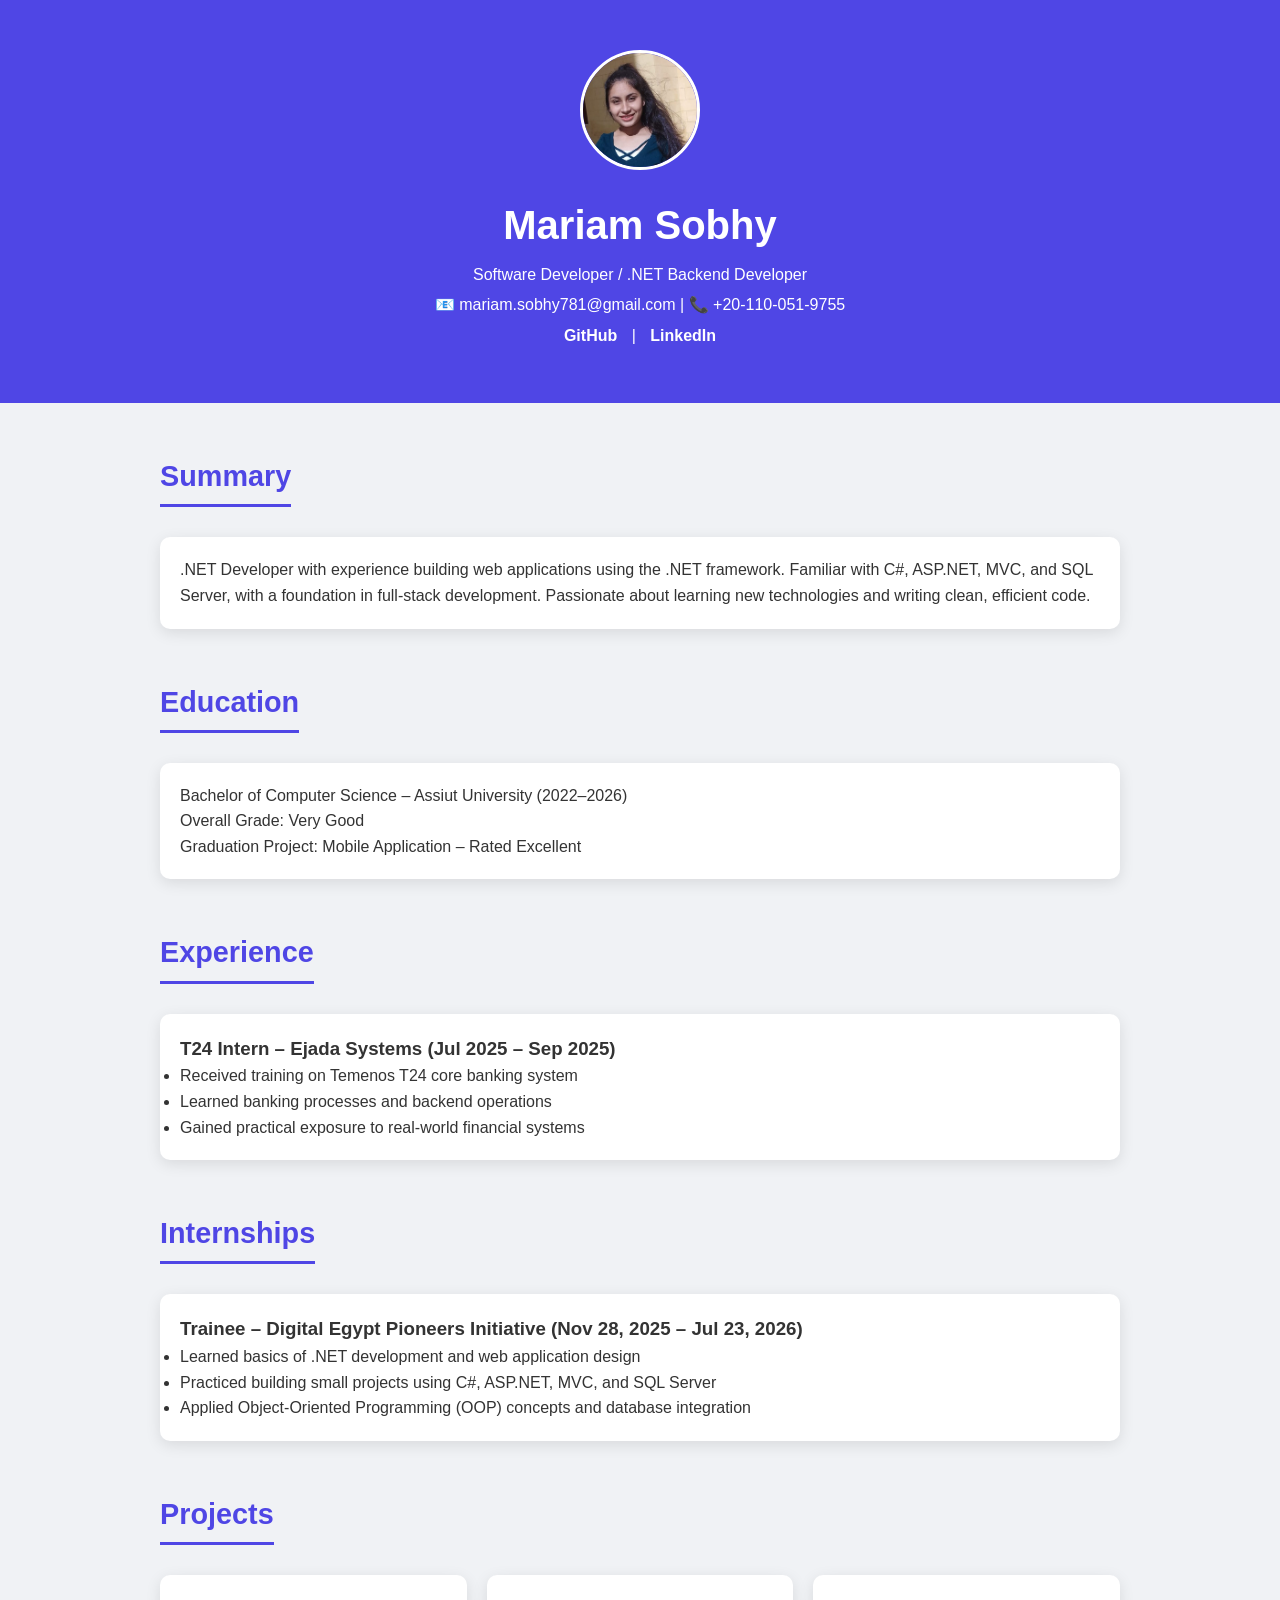
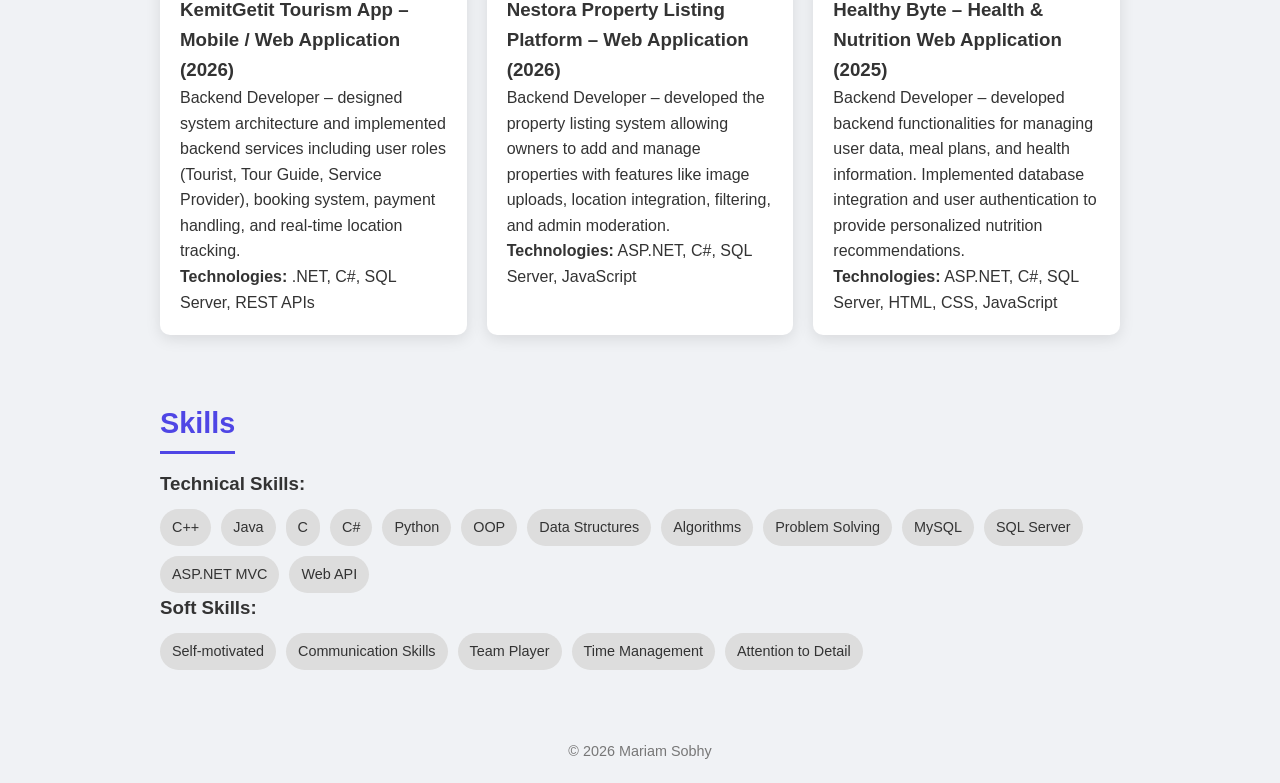
==== index.html @ eaa23db5 "Initial commit: Portfolio website with image" ====
<!DOCTYPE html>
<html lang="en">
<head>
<meta charset="UTF-8">
<meta name="viewport" content="width=device-width, initial-scale=1.0">
<title>Mariam Sobhy Portfolio</title>
<style>
    /* ===== Global ===== */
    * { box-sizing: border-box; margin:0; padding:0; }
    body { font-family: 'Arial', sans-serif; background:#f0f2f5; color:#333; line-height:1.6; }

    /* ===== Header ===== */
    header { background: #4f46e5; color: white; padding:50px 20px; text-align:center; position:relative; }
    header img { width:120px; height:120px; border-radius:50%; object-fit:cover; border:3px solid white; margin-bottom:15px; }
    header h1 { font-size:2.5em; margin-bottom:5px; }
    header p { margin:5px 0; }
    header a { color:white; margin:0 10px; text-decoration:none; font-weight:bold; }
    header a:hover { text-decoration:underline; }

    /* ===== Sections ===== */
    section { max-width:1000px; margin:50px auto; padding:0 20px; }
    h2 { color:#4f46e5; margin-bottom:15px; font-size:1.8em; border-bottom:3px solid #4f46e5; display:inline-block; padding-bottom:5px; }

    /* ===== Skills ===== */
    .skills { display:flex; flex-wrap:wrap; gap:10px; margin-top:10px; }
    .skills span { background:#ddd; color:#333; padding:7px 12px; border-radius:20px; font-size:0.9em; }

    /* ===== Cards ===== */
    .card { background:white; padding:20px; margin:15px 0; border-radius:10px; box-shadow:0 4px 15px rgba(0,0,0,0.1); transition: transform 0.3s ease; }
    .card:hover { transform: translateY(-5px); }

    /* ===== Projects Grid ===== */
    .projects-grid { display:grid; grid-template-columns: repeat(auto-fit, minmax(300px, 1fr)); gap:20px; }

    /* ===== Footer ===== */
    footer { text-align:center; padding:20px; color:#777; font-size:0.9em; margin-top:50px; }
</style>
</head>
<body>

<header>
    <img src="mariam.jpg" alt="Mariam Sobhy">
    <h1>Mariam Sobhy</h1>
    <p>Software Developer / .NET Backend Developer</p>
    <p>📧 mariam.sobhy781@gmail.com | 📞 +20-110-051-9755</p>
    <p>
        <a href="https://github.com/MariamSobhy-art" target="_blank">GitHub</a> |
        <a href="https://www.linkedin.com/in/mariamsobhy" target="_blank">LinkedIn</a>
    </p>
</header>

<section>
    <h2>Summary</h2>
    <div class="card">
        <p>.NET Developer with experience building web applications using the .NET framework. Familiar with C#, ASP.NET, MVC, and SQL Server, with a foundation in full-stack development. Passionate about learning new technologies and writing clean, efficient code.</p>
    </div>
</section>

<section>
    <h2>Education</h2>
    <div class="card">
        <p>Bachelor of Computer Science – Assiut University (2022–2026)</p>
        <p>Overall Grade: Very Good</p>
        <p>Graduation Project: Mobile Application – Rated Excellent</p>
    </div>
</section>

<section>
    <h2>Experience</h2>
    <div class="card">
        <h3>T24 Intern – Ejada Systems (Jul 2025 – Sep 2025)</h3>
        <ul>
            <li>Received training on Temenos T24 core banking system</li>
            <li>Learned banking processes and backend operations</li>
            <li>Gained practical exposure to real-world financial systems</li>
        </ul>
    </div>
</section>

<section>
    <h2>Internships</h2>
    <div class="card">
        <h3>Trainee – Digital Egypt Pioneers Initiative (Nov 28, 2025 – Jul 23, 2026)</h3>
        <ul>
            <li>Learned basics of .NET development and web application design</li>
            <li>Practiced building small projects using C#, ASP.NET, MVC, and SQL Server</li>
            <li>Applied Object-Oriented Programming (OOP) concepts and database integration</li>
        </ul>
    </div>
</section>

<section>
    <h2>Projects</h2>
    <div class="projects-grid">
        <div class="card">
            <h3>KemitGetit Tourism App – Mobile / Web Application (2026)</h3>
            <p>Backend Developer – designed system architecture and implemented backend services including user roles (Tourist, Tour Guide, Service Provider), booking system, payment handling, and real-time location tracking.</p>
            <p><strong>Technologies:</strong> .NET, C#, SQL Server, REST APIs</p>
        </div>
        <div class="card">
            <h3>Nestora Property Listing Platform – Web Application (2026)</h3>
            <p>Backend Developer – developed the property listing system allowing owners to add and manage properties with features like image uploads, location integration, filtering, and admin moderation.</p>
            <p><strong>Technologies:</strong> ASP.NET, C#, SQL Server, JavaScript</p>
        </div>
        <div class="card">
            <h3>Healthy Byte – Health & Nutrition Web Application (2025)</h3>
            <p>Backend Developer – developed backend functionalities for managing user data, meal plans, and health information. Implemented database integration and user authentication to provide personalized nutrition recommendations.</p>
            <p><strong>Technologies:</strong> ASP.NET, C#, SQL Server, HTML, CSS, JavaScript</p>
        </div>
    </div>
</section>

<section>
    <h2>Skills</h2>
    <h3>Technical Skills:</h3>
    <div class="skills">
        <span>C++</span> <span>Java</span> <span>C</span> <span>C#</span> <span>Python</span>
        <span>OOP</span> <span>Data Structures</span> <span>Algorithms</span> <span>Problem Solving</span>
        <span>MySQL</span> <span>SQL Server</span> <span>ASP.NET MVC</span> <span>Web API</span>
    </div>
    <h3>Soft Skills:</h3>
    <div class="skills">
        <span>Self-motivated</span> <span>Communication Skills</span> <span>Team Player</span>
        <span>Time Management</span> <span>Attention to Detail</span>
    </div>
</section>

<footer>
    &copy; 2026 Mariam Sobhy
</footer>

</body>
</html>
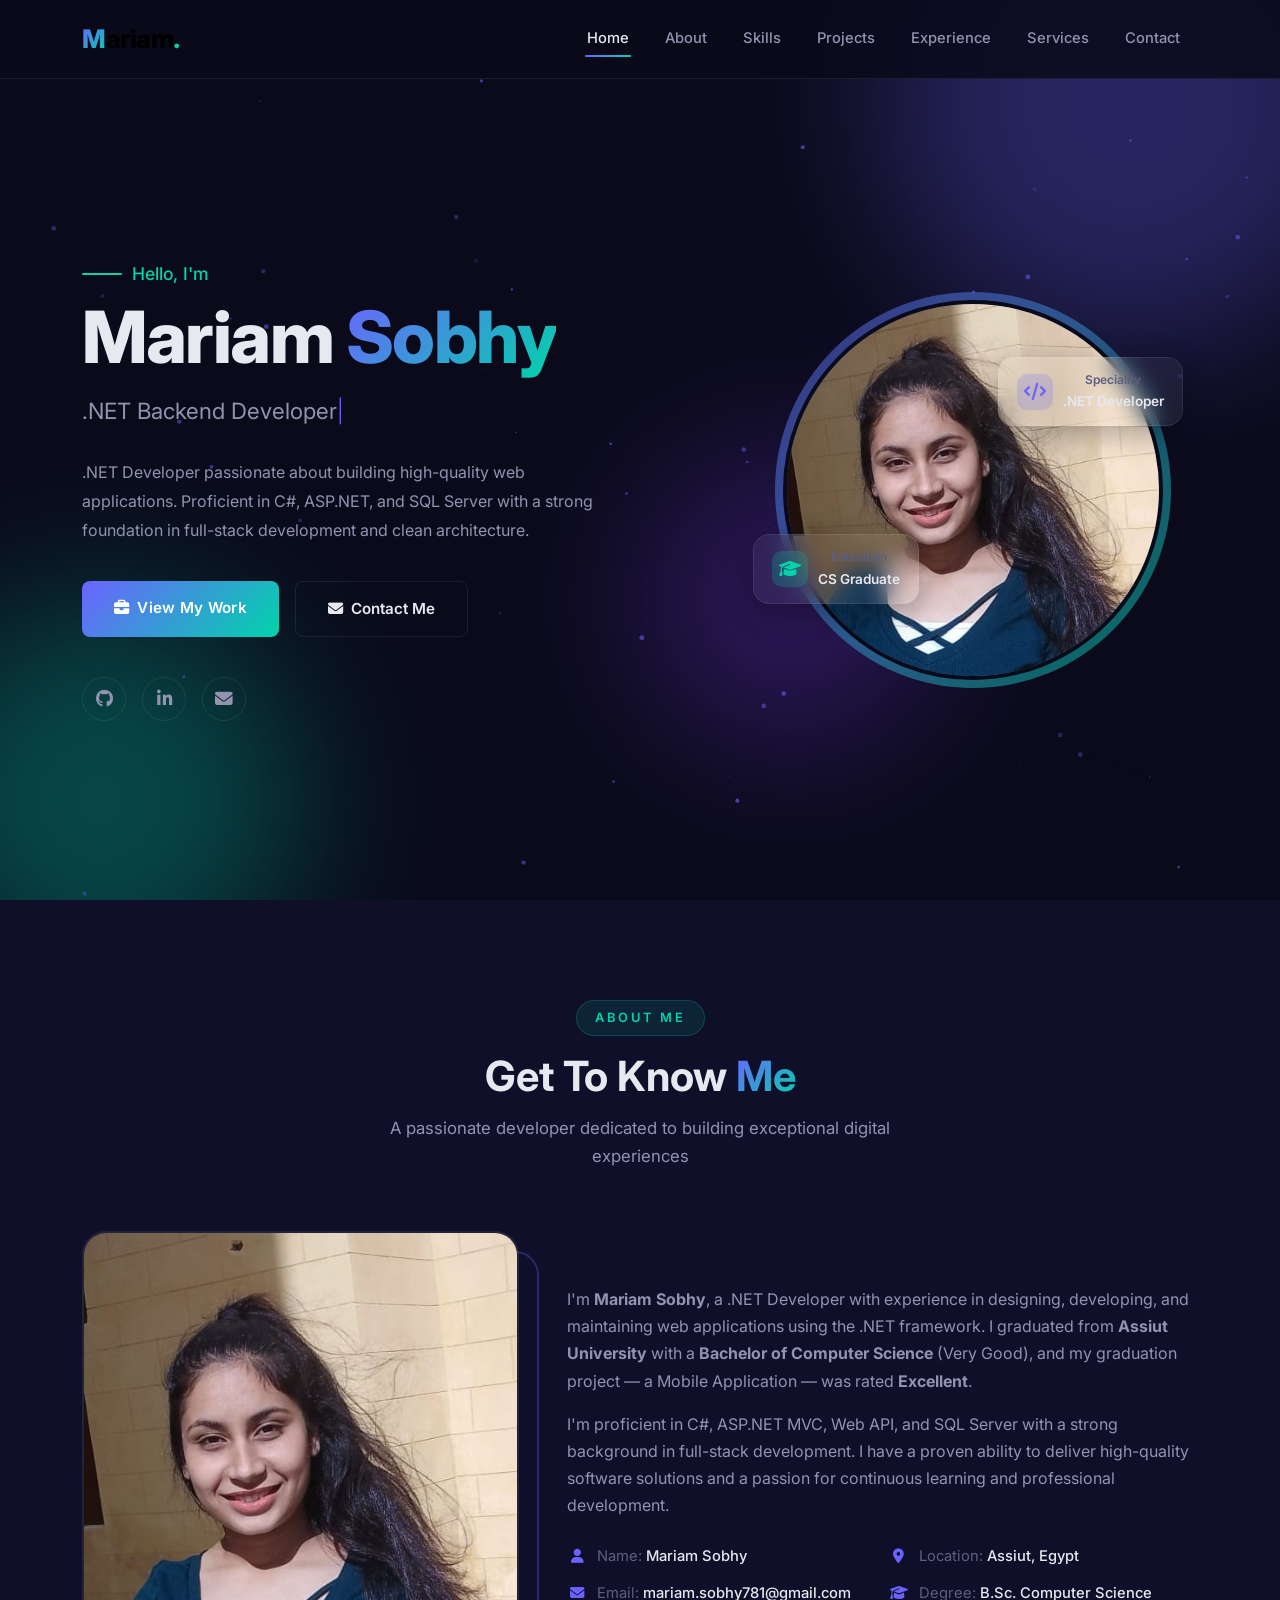
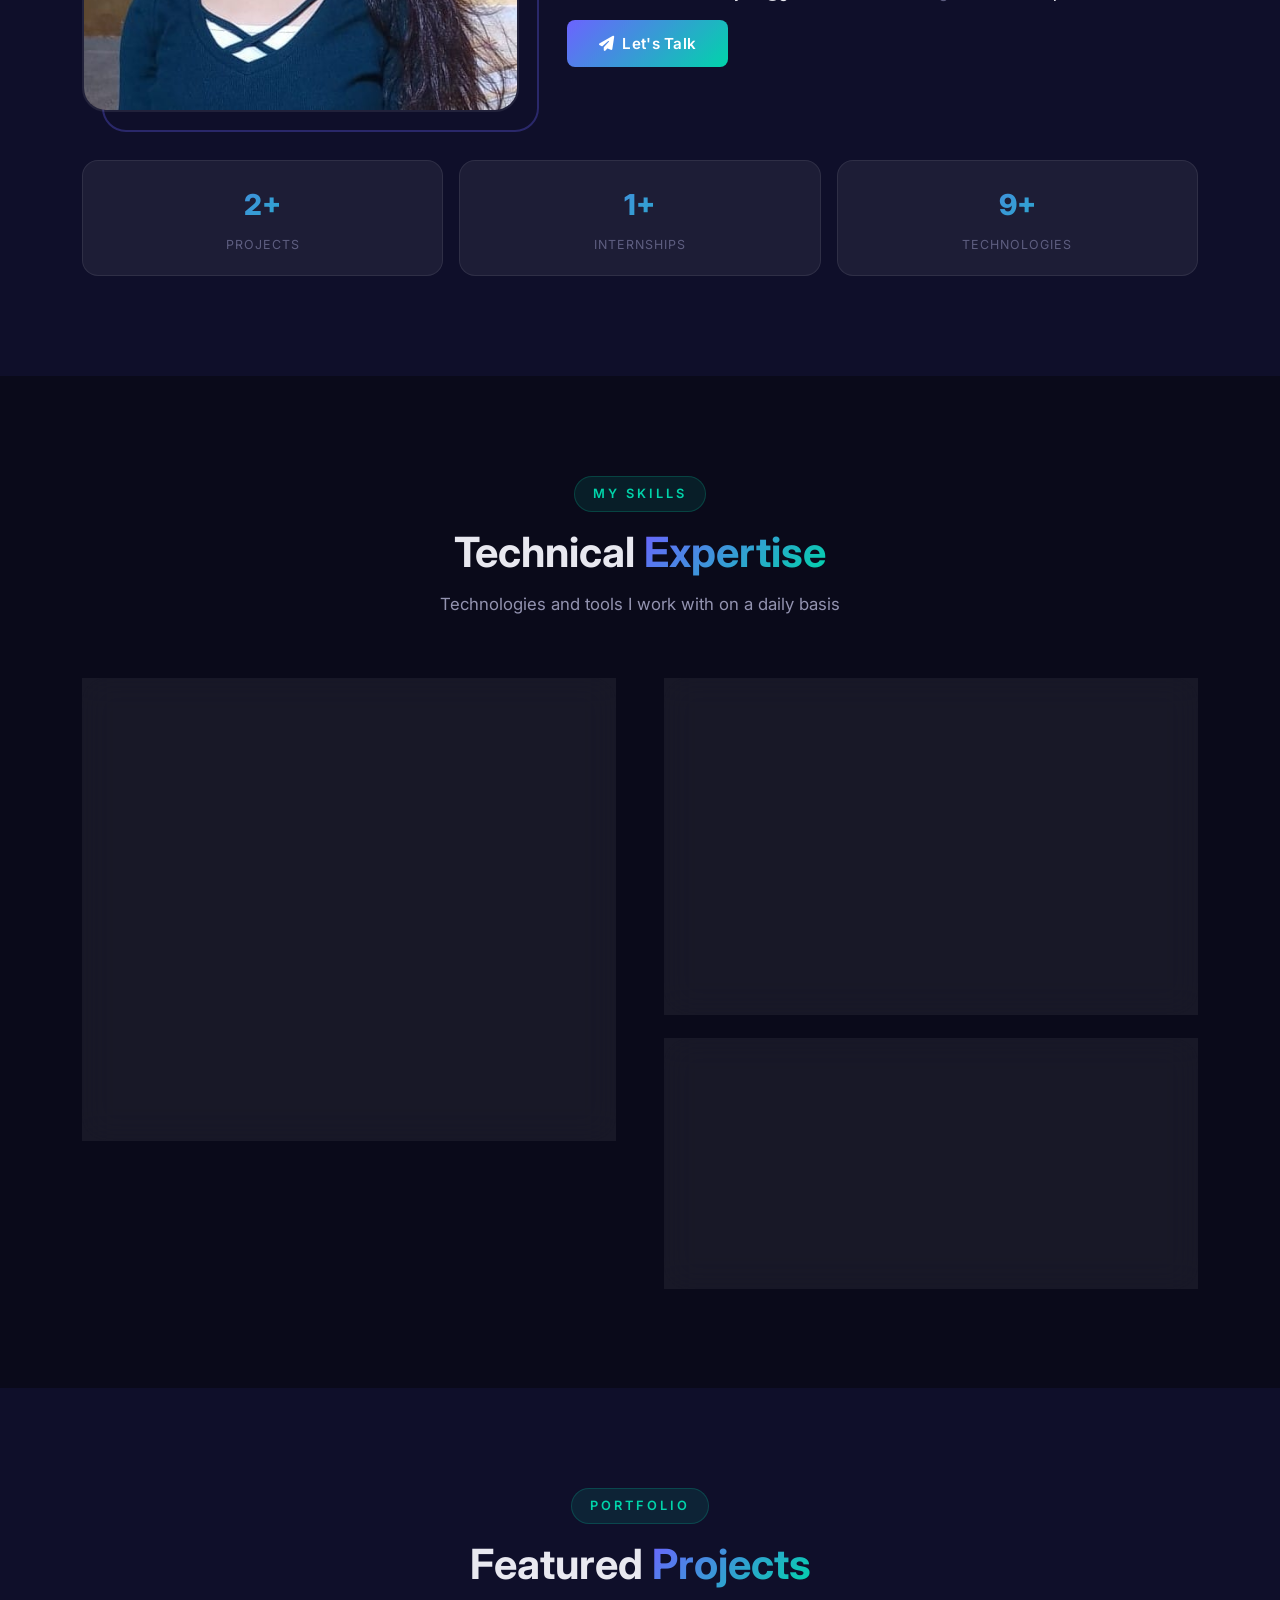
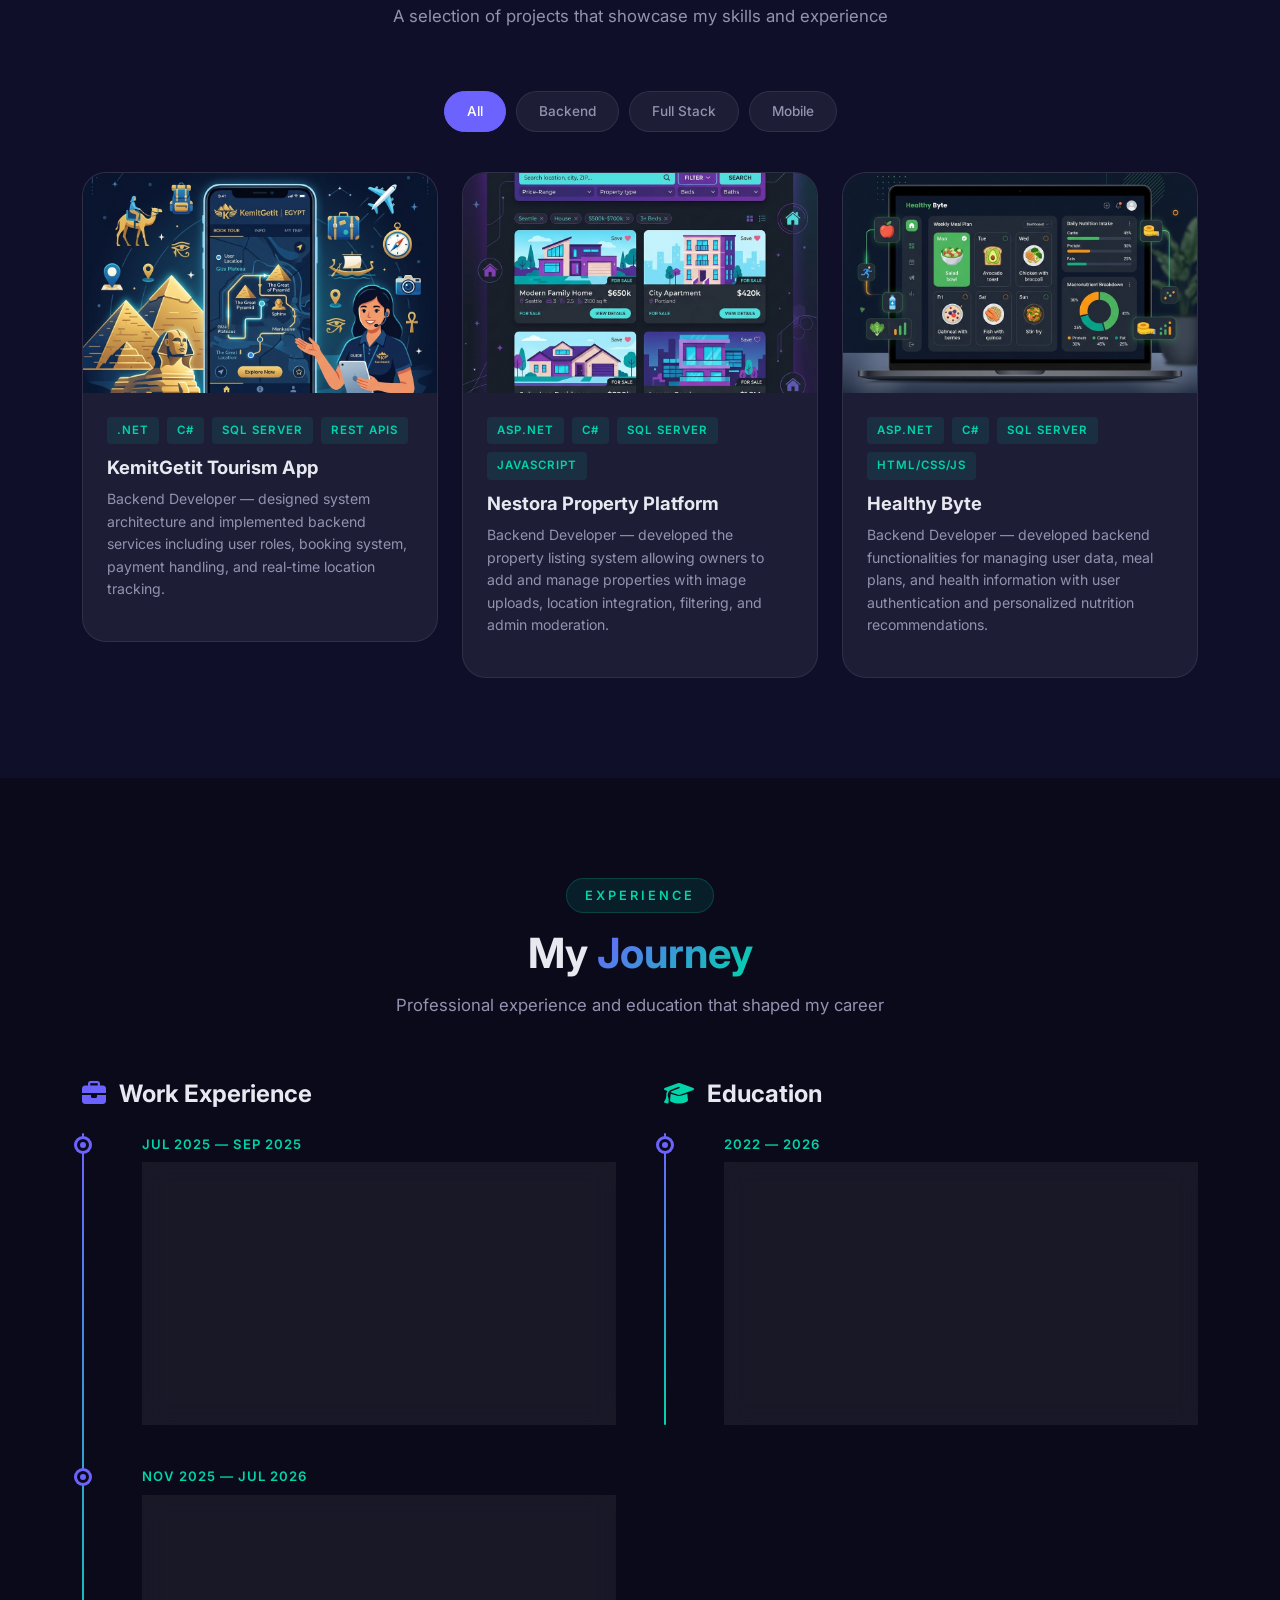
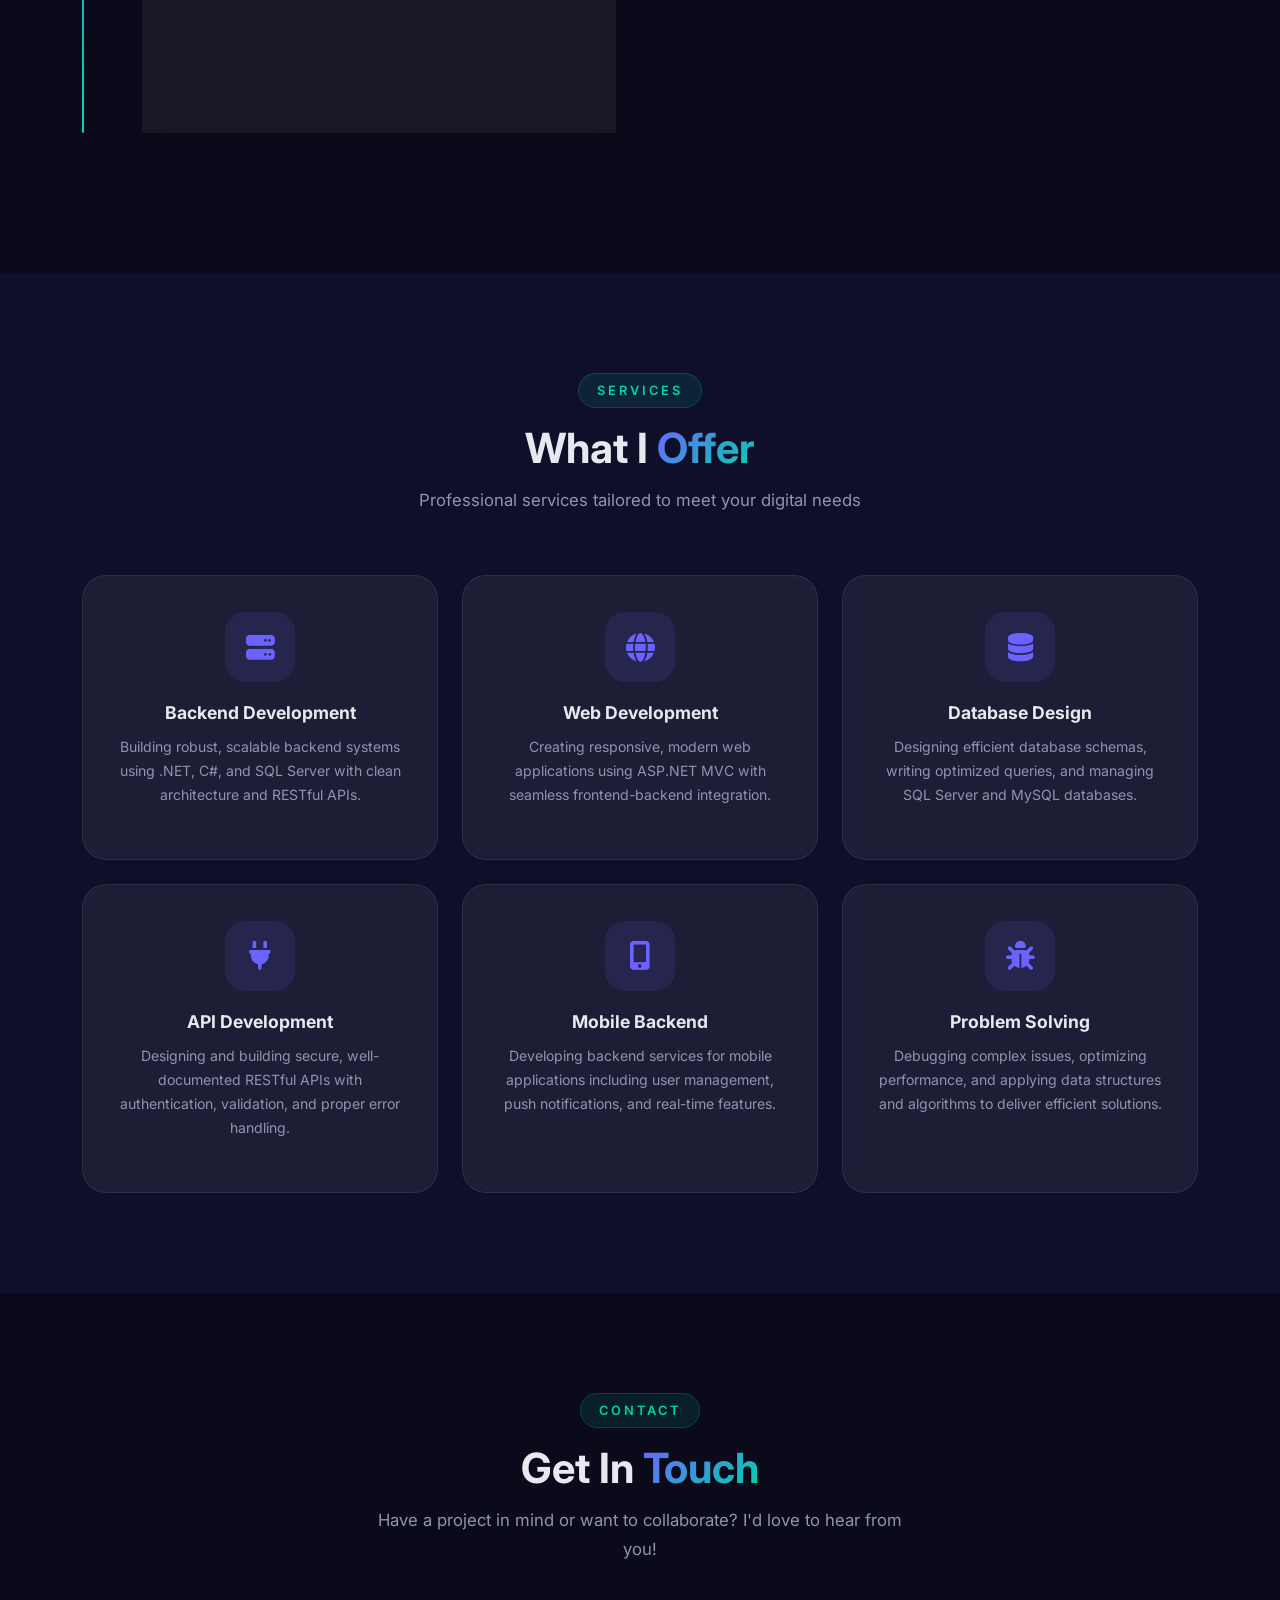
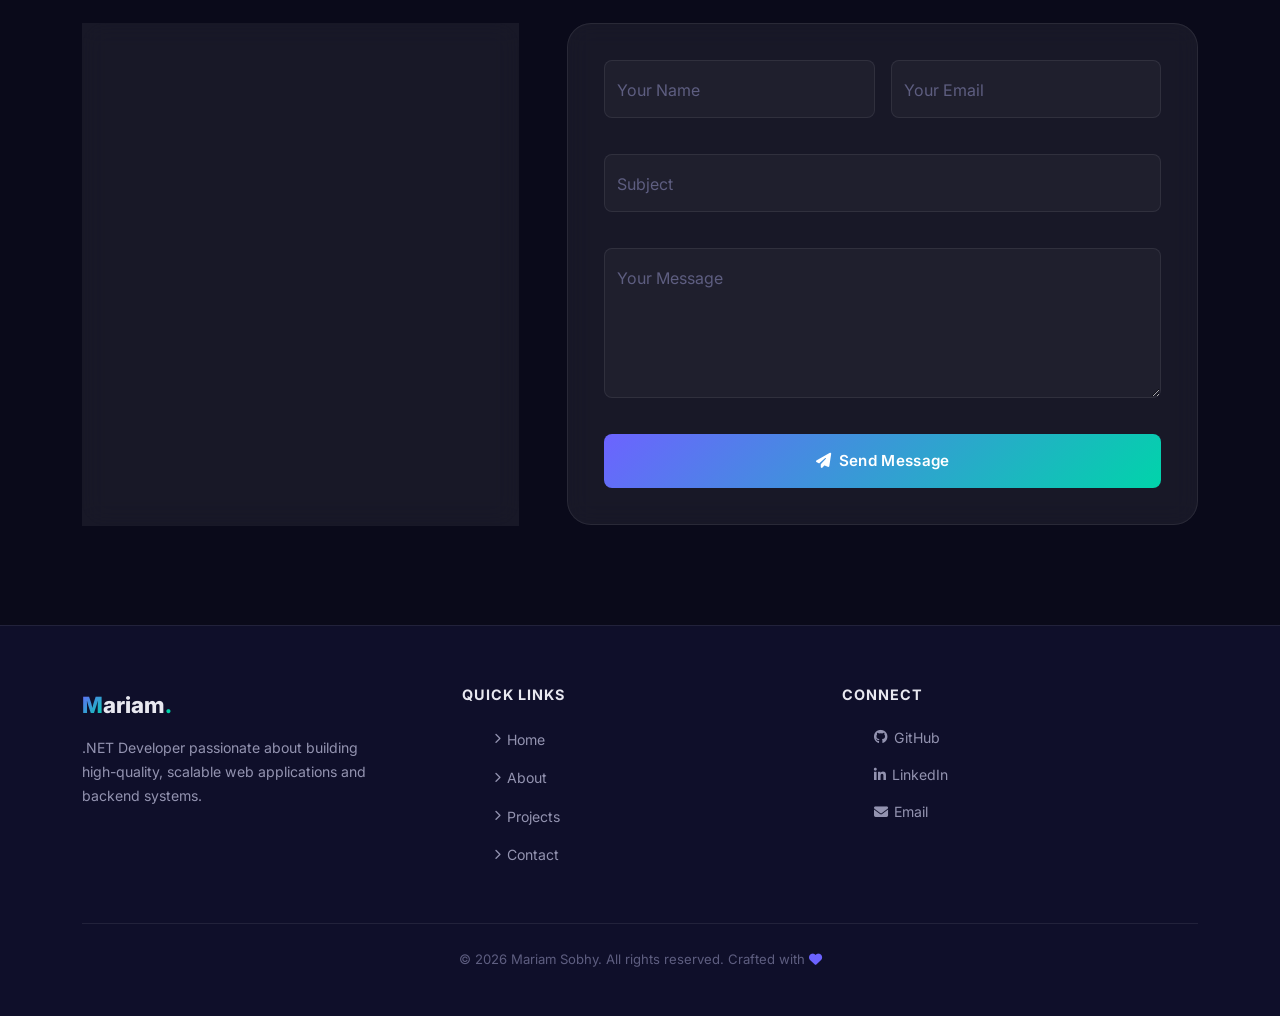
==== commit 22030c79: "Update portfolio with new design and assets" ====
--- a/index.html
+++ b/index.html
@@ -1,133 +1,682 @@
 <!DOCTYPE html>
 <html lang="en">
 <head>
-<meta charset="UTF-8">
-<meta name="viewport" content="width=device-width, initial-scale=1.0">
-<title>Mariam Sobhy Portfolio</title>
-<style>
-    /* ===== Global ===== */
-    * { box-sizing: border-box; margin:0; padding:0; }
-    body { font-family: 'Arial', sans-serif; background:#f0f2f5; color:#333; line-height:1.6; }
-
-    /* ===== Header ===== */
-    header { background: #4f46e5; color: white; padding:50px 20px; text-align:center; position:relative; }
-    header img { width:120px; height:120px; border-radius:50%; object-fit:cover; border:3px solid white; margin-bottom:15px; }
-    header h1 { font-size:2.5em; margin-bottom:5px; }
-    header p { margin:5px 0; }
-    header a { color:white; margin:0 10px; text-decoration:none; font-weight:bold; }
-    header a:hover { text-decoration:underline; }
-
-    /* ===== Sections ===== */
-    section { max-width:1000px; margin:50px auto; padding:0 20px; }
-    h2 { color:#4f46e5; margin-bottom:15px; font-size:1.8em; border-bottom:3px solid #4f46e5; display:inline-block; padding-bottom:5px; }
-
-    /* ===== Skills ===== */
-    .skills { display:flex; flex-wrap:wrap; gap:10px; margin-top:10px; }
-    .skills span { background:#ddd; color:#333; padding:7px 12px; border-radius:20px; font-size:0.9em; }
-
-    /* ===== Cards ===== */
-    .card { background:white; padding:20px; margin:15px 0; border-radius:10px; box-shadow:0 4px 15px rgba(0,0,0,0.1); transition: transform 0.3s ease; }
-    .card:hover { transform: translateY(-5px); }
-
-    /* ===== Projects Grid ===== */
-    .projects-grid { display:grid; grid-template-columns: repeat(auto-fit, minmax(300px, 1fr)); gap:20px; }
-
-    /* ===== Footer ===== */
-    footer { text-align:center; padding:20px; color:#777; font-size:0.9em; margin-top:50px; }
-</style>
+  <meta charset="UTF-8">
+  <meta name="viewport" content="width=device-width, initial-scale=1.0">
+  <title>Mariam Sobhy — Software Developer Portfolio</title>
+  <meta name="description" content="Mariam Sobhy — .NET Backend Developer & Software Engineer. Explore my portfolio showcasing web applications, backend systems, and innovative projects.">
+  <meta name="keywords" content="Mariam Sobhy, Software Developer, .NET Developer, Backend Developer, Portfolio">
+  <meta name="author" content="Mariam Sobhy">
+
+  <!-- Favicon -->
+  <link rel="icon" href="data:image/svg+xml,<svg xmlns='http://www.w3.org/2000/svg' viewBox='0 0 100 100'><text y='.9em' font-size='90'>👩‍💻</text></svg>">
+
+  <!-- Google Fonts -->
+  <link rel="preconnect" href="https://fonts.googleapis.com">
+  <link rel="preconnect" href="https://fonts.gstatic.com" crossorigin>
+  <link href="https://fonts.googleapis.com/css2?family=Inter:wght@300;400;500;600;700;800;900&display=swap" rel="stylesheet">
+
+  <!-- Bootstrap 5 CSS -->
+  <link href="https://cdn.jsdelivr.net/npm/bootstrap@5.3.3/dist/css/bootstrap.min.css" rel="stylesheet">
+
+  <!-- Font Awesome 6 -->
+  <link href="https://cdnjs.cloudflare.com/ajax/libs/font-awesome/6.5.1/css/all.min.css" rel="stylesheet">
+
+  <!-- Custom CSS -->
+  <link rel="stylesheet" href="assets/css/style.css">
 </head>
 <body>
 
-<header>
-    <img src="mariam.jpg" alt="Mariam Sobhy">
-    <h1>Mariam Sobhy</h1>
-    <p>Software Developer / .NET Backend Developer</p>
-    <p>📧 mariam.sobhy781@gmail.com | 📞 +20-110-051-9755</p>
-    <p>
-        <a href="https://github.com/MariamSobhy-art" target="_blank">GitHub</a> |
-        <a href="https://www.linkedin.com/in/mariamsobhy" target="_blank">LinkedIn</a>
-    </p>
-</header>
-
-<section>
-    <h2>Summary</h2>
-    <div class="card">
-        <p>.NET Developer with experience building web applications using the .NET framework. Familiar with C#, ASP.NET, MVC, and SQL Server, with a foundation in full-stack development. Passionate about learning new technologies and writing clean, efficient code.</p>
-    </div>
-</section>
-
-<section>
-    <h2>Education</h2>
-    <div class="card">
-        <p>Bachelor of Computer Science – Assiut University (2022–2026)</p>
-        <p>Overall Grade: Very Good</p>
-        <p>Graduation Project: Mobile Application – Rated Excellent</p>
-    </div>
-</section>
-
-<section>
-    <h2>Experience</h2>
-    <div class="card">
-        <h3>T24 Intern – Ejada Systems (Jul 2025 – Sep 2025)</h3>
-        <ul>
-            <li>Received training on Temenos T24 core banking system</li>
-            <li>Learned banking processes and backend operations</li>
-            <li>Gained practical exposure to real-world financial systems</li>
+  <!-- ===================== PRELOADER ===================== -->
+  <div id="preloader">
+    <div class="loader"></div>
+  </div>
+
+  <!-- ===================== NAVBAR ===================== -->
+  <nav class="navbar navbar-expand-lg fixed-top" id="mainNav">
+    <div class="container">
+      <a class="navbar-brand" href="#hero">
+        <span class="accent-text">M</span>ariam<span class="dot">.</span>
+      </a>
+      <button class="navbar-toggler" type="button" data-bs-toggle="collapse" data-bs-target="#navMenu"
+              aria-controls="navMenu" aria-expanded="false" aria-label="Toggle navigation">
+        <span class="navbar-toggler-icon"></span>
+      </button>
+      <div class="collapse navbar-collapse" id="navMenu">
+        <ul class="navbar-nav ms-auto">
+          <li class="nav-item"><a class="nav-link active" href="#hero">Home</a></li>
+          <li class="nav-item"><a class="nav-link" href="#about">About</a></li>
+          <li class="nav-item"><a class="nav-link" href="#skills">Skills</a></li>
+          <li class="nav-item"><a class="nav-link" href="#projects">Projects</a></li>
+          <li class="nav-item"><a class="nav-link" href="#experience">Experience</a></li>
+          <li class="nav-item"><a class="nav-link" href="#services">Services</a></li>
+          <li class="nav-item"><a class="nav-link" href="#contact">Contact</a></li>
         </ul>
-    </div>
-</section>
-
-<section>
-    <h2>Internships</h2>
-    <div class="card">
-        <h3>Trainee – Digital Egypt Pioneers Initiative (Nov 28, 2025 – Jul 23, 2026)</h3>
-        <ul>
-            <li>Learned basics of .NET development and web application design</li>
-            <li>Practiced building small projects using C#, ASP.NET, MVC, and SQL Server</li>
-            <li>Applied Object-Oriented Programming (OOP) concepts and database integration</li>
-        </ul>
-    </div>
-</section>
-
-<section>
-    <h2>Projects</h2>
-    <div class="projects-grid">
-        <div class="card">
-            <h3>KemitGetit Tourism App – Mobile / Web Application (2026)</h3>
-            <p>Backend Developer – designed system architecture and implemented backend services including user roles (Tourist, Tour Guide, Service Provider), booking system, payment handling, and real-time location tracking.</p>
-            <p><strong>Technologies:</strong> .NET, C#, SQL Server, REST APIs</p>
-        </div>
-        <div class="card">
-            <h3>Nestora Property Listing Platform – Web Application (2026)</h3>
-            <p>Backend Developer – developed the property listing system allowing owners to add and manage properties with features like image uploads, location integration, filtering, and admin moderation.</p>
-            <p><strong>Technologies:</strong> ASP.NET, C#, SQL Server, JavaScript</p>
-        </div>
-        <div class="card">
-            <h3>Healthy Byte – Health & Nutrition Web Application (2025)</h3>
-            <p>Backend Developer – developed backend functionalities for managing user data, meal plans, and health information. Implemented database integration and user authentication to provide personalized nutrition recommendations.</p>
-            <p><strong>Technologies:</strong> ASP.NET, C#, SQL Server, HTML, CSS, JavaScript</p>
-        </div>
-    </div>
-</section>
-
-<section>
-    <h2>Skills</h2>
-    <h3>Technical Skills:</h3>
-    <div class="skills">
-        <span>C++</span> <span>Java</span> <span>C</span> <span>C#</span> <span>Python</span>
-        <span>OOP</span> <span>Data Structures</span> <span>Algorithms</span> <span>Problem Solving</span>
-        <span>MySQL</span> <span>SQL Server</span> <span>ASP.NET MVC</span> <span>Web API</span>
-    </div>
-    <h3>Soft Skills:</h3>
-    <div class="skills">
-        <span>Self-motivated</span> <span>Communication Skills</span> <span>Team Player</span>
-        <span>Time Management</span> <span>Attention to Detail</span>
-    </div>
-</section>
-
-<footer>
-    &copy; 2026 Mariam Sobhy
-</footer>
+      </div>
+    </div>
+  </nav>
+
+  <!-- ===================== HERO SECTION ===================== -->
+  <section id="hero">
+    <!-- Animated Background -->
+    <div class="bg-shapes">
+      <div class="shape shape-1"></div>
+      <div class="shape shape-2"></div>
+      <div class="shape shape-3"></div>
+    </div>
+    <canvas id="particles-canvas"></canvas>
+
+    <div class="container">
+      <div class="row align-items-center">
+        <!-- Image Column -->
+        <div class="col-lg-5 order-lg-2 text-center mb-5 mb-lg-0">
+          <div class="hero-image-wrapper reveal-scale">
+            <div class="hero-img-container">
+              <img src="mariam.jpg" alt="Mariam Sobhy" class="hero-img">
+              <!-- Floating Badges -->
+              <div class="floating-badge badge-1">
+                <div class="badge-icon"><i class="fas fa-code"></i></div>
+                <div>
+                  <div style="font-size:0.75rem; color:var(--text-muted);">Speciality</div>
+                  <div>.NET Developer</div>
+                </div>
+              </div>
+              <div class="floating-badge badge-2">
+                <div class="badge-icon"><i class="fas fa-graduation-cap"></i></div>
+                <div>
+                  <div style="font-size:0.75rem; color:var(--text-muted);">Education</div>
+                  <div>CS Graduate</div>
+                </div>
+              </div>
+            </div>
+          </div>
+        </div>
+
+        <!-- Text Column -->
+        <div class="col-lg-7 order-lg-1">
+          <div class="hero-content">
+            <div class="hero-greeting reveal">
+              <span class="line"></span> Hello, I'm
+            </div>
+            <h1 class="hero-name reveal delay-1">
+              Mariam <span class="accent-text">Sobhy</span>
+            </h1>
+            <p class="hero-title reveal delay-2">
+              <span id="typed-text"></span><span class="typed-cursor">|</span>
+            </p>
+            <p class="hero-desc reveal delay-3">
+              .NET Developer passionate about building high-quality web applications. 
+              Proficient in C#, ASP.NET, and SQL Server with a strong foundation 
+              in full-stack development and clean architecture.
+            </p>
+            <div class="hero-buttons reveal delay-4">
+              <a href="#projects" class="btn-primary-custom">
+                <span><i class="fas fa-briefcase me-2"></i>View My Work</span>
+              </a>
+              <a href="#contact" class="btn-outline-custom">
+                <i class="fas fa-envelope me-2"></i>Contact Me
+              </a>
+            </div>
+            <div class="hero-socials reveal delay-5">
+              <a href="https://github.com/MariamSobhy-art" target="_blank" aria-label="GitHub">
+                <i class="fab fa-github"></i>
+              </a>
+              <a href="https://www.linkedin.com/in/mariamsobhy" target="_blank" aria-label="LinkedIn">
+                <i class="fab fa-linkedin-in"></i>
+              </a>
+              <a href="mailto:mariam.sobhy781@gmail.com" aria-label="Email">
+                <i class="fas fa-envelope"></i>
+              </a>
+            </div>
+          </div>
+        </div>
+      </div>
+    </div>
+  </section>
+
+  <!-- ===================== ABOUT SECTION ===================== -->
+  <section id="about" class="section-padding">
+    <div class="container">
+      <div class="section-header reveal">
+        <span class="badge-label">About Me</span>
+        <h2>Get To Know <span class="accent-text">Me</span></h2>
+        <p>A passionate developer dedicated to building exceptional digital experiences</p>
+      </div>
+
+      <div class="row align-items-center g-5">
+        <!-- Image -->
+        <div class="col-lg-5 reveal-left">
+          <div class="about-img-wrapper">
+            <img src="mariam.jpg" alt="Mariam Sobhy" class="img-fluid">
+          </div>
+        </div>
+
+        <!-- Text -->
+        <div class="col-lg-7 reveal-right">
+          <div class="about-text">
+            <p>
+              I'm <strong>Mariam Sobhy</strong>, a .NET Developer with experience in designing, developing, 
+              and maintaining web applications using the .NET framework. I graduated from <strong>Assiut 
+              University</strong> with a <strong>Bachelor of Computer Science</strong> (Very Good), and my 
+              graduation project — a Mobile Application — was rated <strong>Excellent</strong>.
+            </p>
+            <p>
+              I'm proficient in C#, ASP.NET MVC, Web API, and SQL Server with a strong background in 
+              full-stack development. I have a proven ability to deliver high-quality software solutions 
+              and a passion for continuous learning and professional development.
+            </p>
+
+            <div class="about-info-grid">
+              <div class="about-info-item">
+                <i class="fas fa-user"></i>
+                <div><span class="label">Name: </span><span class="value">Mariam Sobhy</span></div>
+              </div>
+              <div class="about-info-item">
+                <i class="fas fa-map-marker-alt"></i>
+                <div><span class="label">Location: </span><span class="value">Assiut, Egypt</span></div>
+              </div>
+              <div class="about-info-item">
+                <i class="fas fa-envelope"></i>
+                <div><span class="label">Email: </span><span class="value">mariam.sobhy781@gmail.com</span></div>
+              </div>
+              <div class="about-info-item">
+                <i class="fas fa-graduation-cap"></i>
+                <div><span class="label">Degree: </span><span class="value">B.Sc. Computer Science</span></div>
+              </div>
+            </div>
+
+            <a href="#contact" class="btn-primary-custom">
+              <span><i class="fas fa-paper-plane me-2"></i>Let's Talk</span>
+            </a>
+          </div>
+        </div>
+      </div>
+
+      <!-- Stats -->
+      <div class="about-stats mt-5 reveal">
+        <div class="stat-item">
+          <div class="stat-number" data-count="3" data-suffix="+">0</div>
+          <div class="stat-label">Projects</div>
+        </div>
+        <div class="stat-item">
+          <div class="stat-number" data-count="2" data-suffix="+">0</div>
+          <div class="stat-label">Internships</div>
+        </div>
+        <div class="stat-item">
+          <div class="stat-number" data-count="10" data-suffix="+">0</div>
+          <div class="stat-label">Technologies</div>
+        </div>
+      </div>
+    </div>
+  </section>
+
+  <!-- ===================== SKILLS SECTION ===================== -->
+  <section id="skills" class="section-padding">
+    <div class="container">
+      <div class="section-header reveal">
+        <span class="badge-label">My Skills</span>
+        <h2>Technical <span class="accent-text">Expertise</span></h2>
+        <p>Technologies and tools I work with on a daily basis</p>
+      </div>
+
+      <div class="row g-5">
+        <!-- Skill Bars -->
+        <div class="col-lg-6 reveal-left">
+          <div class="glass-card p-4">
+            <div class="skill-category">
+              <h5>Programming & Frameworks</h5>
+              <div class="skill-item">
+                <div class="skill-info"><span>C# / .NET</span><span>90%</span></div>
+                <div class="skill-bar"><div class="skill-fill" data-width="90%"></div></div>
+              </div>
+              <div class="skill-item">
+                <div class="skill-info"><span>ASP.NET MVC / Web API</span><span>85%</span></div>
+                <div class="skill-bar"><div class="skill-fill" data-width="85%"></div></div>
+              </div>
+              <div class="skill-item">
+                <div class="skill-info"><span>SQL Server / MySQL</span><span>85%</span></div>
+                <div class="skill-bar"><div class="skill-fill" data-width="85%"></div></div>
+              </div>
+              <div class="skill-item">
+                <div class="skill-info"><span>HTML / CSS / JavaScript</span><span>80%</span></div>
+                <div class="skill-bar"><div class="skill-fill" data-width="80%"></div></div>
+              </div>
+              <div class="skill-item">
+                <div class="skill-info"><span>Python</span><span>70%</span></div>
+                <div class="skill-bar"><div class="skill-fill" data-width="70%"></div></div>
+              </div>
+              <div class="skill-item">
+                <div class="skill-info"><span>Java</span><span>70%</span></div>
+                <div class="skill-bar"><div class="skill-fill" data-width="70%"></div></div>
+              </div>
+            </div>
+          </div>
+        </div>
+
+        <!-- Tech Tags & Soft Skills -->
+        <div class="col-lg-6 reveal-right">
+          <div class="glass-card p-4 mb-4">
+            <div class="skill-category">
+              <h5>Core Competencies</h5>
+              <div class="skill-item">
+                <div class="skill-info"><span>OOP & Design Patterns</span><span>90%</span></div>
+                <div class="skill-bar"><div class="skill-fill" data-width="90%"></div></div>
+              </div>
+              <div class="skill-item">
+                <div class="skill-info"><span>Data Structures & Algorithms</span><span>85%</span></div>
+                <div class="skill-bar"><div class="skill-fill" data-width="85%"></div></div>
+              </div>
+              <div class="skill-item">
+                <div class="skill-info"><span>Problem Solving</span><span>88%</span></div>
+                <div class="skill-bar"><div class="skill-fill" data-width="88%"></div></div>
+              </div>
+              <div class="skill-item">
+                <div class="skill-info"><span>REST APIs & Clean Architecture</span><span>85%</span></div>
+                <div class="skill-bar"><div class="skill-fill" data-width="85%"></div></div>
+              </div>
+            </div>
+          </div>
+
+          <div class="glass-card p-4">
+            <h5 style="font-size:0.85rem; text-transform:uppercase; letter-spacing:2px; color:var(--text-muted); margin-bottom:18px;">
+              Tech Stack
+            </h5>
+            <div class="tech-stack">
+              <span class="tech-tag"><i class="fab fa-microsoft"></i> .NET</span>
+              <span class="tech-tag"><i class="fas fa-code"></i> C#</span>
+              <span class="tech-tag"><i class="fas fa-database"></i> SQL Server</span>
+              <span class="tech-tag"><i class="fab fa-python"></i> Python</span>
+              <span class="tech-tag"><i class="fab fa-java"></i> Java</span>
+              <span class="tech-tag"><i class="fab fa-html5"></i> HTML5</span>
+              <span class="tech-tag"><i class="fab fa-css3-alt"></i> CSS3</span>
+              <span class="tech-tag"><i class="fab fa-js-square"></i> JavaScript</span>
+              <span class="tech-tag"><i class="fab fa-git-alt"></i> Git</span>
+              <span class="tech-tag"><i class="fas fa-project-diagram"></i> REST APIs</span>
+            </div>
+          </div>
+        </div>
+      </div>
+    </div>
+  </section>
+
+  <!-- ===================== PROJECTS SECTION ===================== -->
+  <section id="projects" class="section-padding">
+    <div class="container">
+      <div class="section-header reveal">
+        <span class="badge-label">Portfolio</span>
+        <h2>Featured <span class="accent-text">Projects</span></h2>
+        <p>A selection of projects that showcase my skills and experience</p>
+      </div>
+
+      <!-- Filters -->
+      <div class="project-filters reveal">
+        <button class="filter-btn active" data-filter="all">All</button>
+        <button class="filter-btn" data-filter="backend">Backend</button>
+        <button class="filter-btn" data-filter="fullstack">Full Stack</button>
+        <button class="filter-btn" data-filter="mobile">Mobile</button>
+      </div>
+
+      <!-- Project Cards -->
+      <div class="row g-4">
+        <!-- Project 1 -->
+        <div class="col-lg-4 col-md-6 project-item reveal delay-1" data-category="mobile">
+          <div class="project-card">
+            <div class="project-img-wrapper">
+              <img src="assets/images/project-kemitgetit.png" alt="KemitGetit Tourism App">
+              <div class="project-overlay">
+                <a href="https://github.com/MariamSobhy-art" target="_blank" class="btn-primary-custom btn-sm-custom">
+                  <span><i class="fab fa-github me-1"></i> GitHub</span>
+                </a>
+              </div>
+            </div>
+            <div class="project-body">
+              <div class="project-tech">
+                <span>.NET</span>
+                <span>C#</span>
+                <span>SQL Server</span>
+                <span>REST APIs</span>
+              </div>
+              <h4>KemitGetit Tourism App</h4>
+              <p>Backend Developer — designed system architecture and implemented backend services including user roles, booking system, payment handling, and real-time location tracking.</p>
+            </div>
+          </div>
+        </div>
+
+        <!-- Project 2 -->
+        <div class="col-lg-4 col-md-6 project-item reveal delay-2" data-category="fullstack">
+          <div class="project-card">
+            <div class="project-img-wrapper">
+              <img src="assets/images/project-nestora.png" alt="Nestora Property Platform">
+              <div class="project-overlay">
+                <a href="https://github.com/MariamSobhy-art" target="_blank" class="btn-primary-custom btn-sm-custom">
+                  <span><i class="fab fa-github me-1"></i> GitHub</span>
+                </a>
+              </div>
+            </div>
+            <div class="project-body">
+              <div class="project-tech">
+                <span>ASP.NET</span>
+                <span>C#</span>
+                <span>SQL Server</span>
+                <span>JavaScript</span>
+              </div>
+              <h4>Nestora Property Platform</h4>
+              <p>Backend Developer — developed the property listing system allowing owners to add and manage properties with image uploads, location integration, filtering, and admin moderation.</p>
+            </div>
+          </div>
+        </div>
+
+        <!-- Project 3 -->
+        <div class="col-lg-4 col-md-6 project-item reveal delay-3" data-category="backend">
+          <div class="project-card">
+            <div class="project-img-wrapper">
+              <img src="assets/images/project-healthybyte.png" alt="Healthy Byte App">
+              <div class="project-overlay">
+                <a href="https://github.com/MariamSobhy-art" target="_blank" class="btn-primary-custom btn-sm-custom">
+                  <span><i class="fab fa-github me-1"></i> GitHub</span>
+                </a>
+              </div>
+            </div>
+            <div class="project-body">
+              <div class="project-tech">
+                <span>ASP.NET</span>
+                <span>C#</span>
+                <span>SQL Server</span>
+                <span>HTML/CSS/JS</span>
+              </div>
+              <h4>Healthy Byte</h4>
+              <p>Backend Developer — developed backend functionalities for managing user data, meal plans, and health information with user authentication and personalized nutrition recommendations.</p>
+            </div>
+          </div>
+        </div>
+      </div>
+    </div>
+  </section>
+
+  <!-- ===================== EXPERIENCE SECTION ===================== -->
+  <section id="experience" class="section-padding">
+    <div class="container">
+      <div class="section-header reveal">
+        <span class="badge-label">Experience</span>
+        <h2>My <span class="accent-text">Journey</span></h2>
+        <p>Professional experience and education that shaped my career</p>
+      </div>
+
+      <div class="row g-5">
+        <!-- Work Experience -->
+        <div class="col-lg-6 reveal-left">
+          <h4 class="mb-4" style="font-weight:700;">
+            <i class="fas fa-briefcase me-2" style="color:var(--accent-1);"></i> Work Experience
+          </h4>
+          <div class="timeline">
+            <div class="timeline-item">
+              <div class="timeline-date">Jul 2025 — Sep 2025</div>
+              <div class="timeline-card">
+                <h4>T24 Intern</h4>
+                <div class="company">Ejada Systems</div>
+                <ul>
+                  <li>Received training on Temenos T24 core banking system</li>
+                  <li>Learned banking processes and backend operations</li>
+                  <li>Gained practical exposure to real-world financial systems</li>
+                </ul>
+              </div>
+            </div>
+            <div class="timeline-item">
+              <div class="timeline-date">Nov 2025 — Jul 2026</div>
+              <div class="timeline-card">
+                <h4>Trainee — DEPI</h4>
+                <div class="company">Digital Egypt Pioneers Initiative</div>
+                <ul>
+                  <li>Learned .NET development and web application design</li>
+                  <li>Built projects using C#, ASP.NET, MVC, and SQL Server</li>
+                  <li>Applied OOP concepts and database integration</li>
+                </ul>
+              </div>
+            </div>
+          </div>
+        </div>
+
+        <!-- Education -->
+        <div class="col-lg-6 reveal-right">
+          <h4 class="mb-4" style="font-weight:700;">
+            <i class="fas fa-graduation-cap me-2" style="color:var(--accent-2);"></i> Education
+          </h4>
+          <div class="timeline">
+            <div class="timeline-item">
+              <div class="timeline-date">2022 — 2026</div>
+              <div class="timeline-card">
+                <h4>Bachelor of Computer Science</h4>
+                <div class="company">Assiut University</div>
+                <ul>
+                  <li>Overall Grade: Very Good</li>
+                  <li>Graduation Project: Mobile Application — Rated Excellent</li>
+                  <li>Focus on software engineering, databases, and algorithms</li>
+                </ul>
+              </div>
+            </div>
+          </div>
+        </div>
+      </div>
+    </div>
+  </section>
+
+  <!-- ===================== SERVICES SECTION ===================== -->
+  <section id="services" class="section-padding">
+    <div class="container">
+      <div class="section-header reveal">
+        <span class="badge-label">Services</span>
+        <h2>What I <span class="accent-text">Offer</span></h2>
+        <p>Professional services tailored to meet your digital needs</p>
+      </div>
+
+      <div class="row g-4">
+        <!-- Service 1 -->
+        <div class="col-lg-4 col-md-6 reveal delay-1">
+          <div class="service-card">
+            <div class="service-icon">
+              <i class="fas fa-server"></i>
+            </div>
+            <h4>Backend Development</h4>
+            <p>Building robust, scalable backend systems using .NET, C#, and SQL Server with clean architecture and RESTful APIs.</p>
+          </div>
+        </div>
+
+        <!-- Service 2 -->
+        <div class="col-lg-4 col-md-6 reveal delay-2">
+          <div class="service-card">
+            <div class="service-icon">
+              <i class="fas fa-globe"></i>
+            </div>
+            <h4>Web Development</h4>
+            <p>Creating responsive, modern web applications using ASP.NET MVC with seamless frontend-backend integration.</p>
+          </div>
+        </div>
+
+        <!-- Service 3 -->
+        <div class="col-lg-4 col-md-6 reveal delay-3">
+          <div class="service-card">
+            <div class="service-icon">
+              <i class="fas fa-database"></i>
+            </div>
+            <h4>Database Design</h4>
+            <p>Designing efficient database schemas, writing optimized queries, and managing SQL Server and MySQL databases.</p>
+          </div>
+        </div>
+
+        <!-- Service 4 -->
+        <div class="col-lg-4 col-md-6 reveal delay-1">
+          <div class="service-card">
+            <div class="service-icon">
+              <i class="fas fa-plug"></i>
+            </div>
+            <h4>API Development</h4>
+            <p>Designing and building secure, well-documented RESTful APIs with authentication, validation, and proper error handling.</p>
+          </div>
+        </div>
+
+        <!-- Service 5 -->
+        <div class="col-lg-4 col-md-6 reveal delay-2">
+          <div class="service-card">
+            <div class="service-icon">
+              <i class="fas fa-mobile-alt"></i>
+            </div>
+            <h4>Mobile Backend</h4>
+            <p>Developing backend services for mobile applications including user management, push notifications, and real-time features.</p>
+          </div>
+        </div>
+
+        <!-- Service 6 -->
+        <div class="col-lg-4 col-md-6 reveal delay-3">
+          <div class="service-card">
+            <div class="service-icon">
+              <i class="fas fa-bug"></i>
+            </div>
+            <h4>Problem Solving</h4>
+            <p>Debugging complex issues, optimizing performance, and applying data structures and algorithms to deliver efficient solutions.</p>
+          </div>
+        </div>
+      </div>
+    </div>
+  </section>
+
+  <!-- ===================== CONTACT SECTION ===================== -->
+  <section id="contact" class="section-padding">
+    <div class="container">
+      <div class="section-header reveal">
+        <span class="badge-label">Contact</span>
+        <h2>Get In <span class="accent-text">Touch</span></h2>
+        <p>Have a project in mind or want to collaborate? I'd love to hear from you!</p>
+      </div>
+
+      <div class="row g-5">
+        <!-- Contact Info -->
+        <div class="col-lg-5 reveal-left">
+          <div class="contact-info-card">
+            <div class="contact-info-item">
+              <div class="icon-box"><i class="fas fa-envelope"></i></div>
+              <div>
+                <h5>Email</h5>
+                <p>mariam.sobhy781@gmail.com</p>
+              </div>
+            </div>
+            <div class="contact-info-item">
+              <div class="icon-box"><i class="fas fa-phone"></i></div>
+              <div>
+                <h5>Phone</h5>
+                <p>+20 110 051 9755</p>
+              </div>
+            </div>
+            <div class="contact-info-item">
+              <div class="icon-box"><i class="fas fa-map-marker-alt"></i></div>
+              <div>
+                <h5>Location</h5>
+                <p>Assiut, Egypt</p>
+              </div>
+            </div>
+
+            <div class="contact-social">
+              <a href="https://github.com/MariamSobhy-art" target="_blank" aria-label="GitHub">
+                <i class="fab fa-github"></i>
+              </a>
+              <a href="https://www.linkedin.com/in/mariamsobhy" target="_blank" aria-label="LinkedIn">
+                <i class="fab fa-linkedin-in"></i>
+              </a>
+              <a href="mailto:mariam.sobhy781@gmail.com" aria-label="Email">
+                <i class="fas fa-envelope"></i>
+              </a>
+            </div>
+          </div>
+        </div>
+
+        <!-- Contact Form -->
+        <div class="col-lg-7 reveal-right">
+          <form id="contactForm" class="contact-form" novalidate>
+            <div class="row g-3">
+              <div class="col-md-6">
+                <div class="form-floating">
+                  <input type="text" class="form-control" id="formName" placeholder="Your Name" required>
+                  <label for="formName">Your Name</label>
+                </div>
+              </div>
+              <div class="col-md-6">
+                <div class="form-floating">
+                  <input type="email" class="form-control" id="formEmail" placeholder="Your Email" required>
+                  <label for="formEmail">Your Email</label>
+                </div>
+              </div>
+              <div class="col-12">
+                <div class="form-floating">
+                  <input type="text" class="form-control" id="formSubject" placeholder="Subject" required>
+                  <label for="formSubject">Subject</label>
+                </div>
+              </div>
+              <div class="col-12">
+                <div class="form-floating">
+                  <textarea class="form-control" id="formMessage" placeholder="Your Message" 
+                            style="height: 150px" required></textarea>
+                  <label for="formMessage">Your Message</label>
+                </div>
+              </div>
+              <div class="col-12">
+                <button type="submit" class="btn-primary-custom w-100">
+                  <span><i class="fas fa-paper-plane me-2"></i>Send Message</span>
+                </button>
+              </div>
+            </div>
+            <div id="formMessageBox" class="form-message"></div>
+          </form>
+        </div>
+      </div>
+    </div>
+  </section>
+
+  <!-- ===================== FOOTER ===================== -->
+  <footer>
+    <div class="container">
+      <div class="row g-4">
+        <div class="col-lg-4">
+          <div class="footer-brand">
+            <span class="accent-text">M</span>ariam<span class="dot">.</span>
+          </div>
+          <p class="footer-desc">
+            .NET Developer passionate about building high-quality, scalable web applications 
+            and backend systems.
+          </p>
+        </div>
+        <div class="col-lg-4 footer-links">
+          <h5>Quick Links</h5>
+          <ul>
+            <li><a href="#hero"><i class="fas fa-chevron-right fa-xs"></i> Home</a></li>
+            <li><a href="#about"><i class="fas fa-chevron-right fa-xs"></i> About</a></li>
+            <li><a href="#projects"><i class="fas fa-chevron-right fa-xs"></i> Projects</a></li>
+            <li><a href="#contact"><i class="fas fa-chevron-right fa-xs"></i> Contact</a></li>
+          </ul>
+        </div>
+        <div class="col-lg-4 footer-links">
+          <h5>Connect</h5>
+          <ul>
+            <li><a href="https://github.com/MariamSobhy-art" target="_blank"><i class="fab fa-github"></i> GitHub</a></li>
+            <li><a href="https://www.linkedin.com/in/mariamsobhy" target="_blank"><i class="fab fa-linkedin-in"></i> LinkedIn</a></li>
+            <li><a href="mailto:mariam.sobhy781@gmail.com"><i class="fas fa-envelope"></i> Email</a></li>
+          </ul>
+        </div>
+      </div>
+      <div class="footer-bottom">
+        <p>&copy; 2026 Mariam Sobhy. All rights reserved. Crafted with <i class="fas fa-heart" style="color:var(--accent-1);"></i></p>
+      </div>
+    </div>
+  </footer>
+
+  <!-- ===================== BACK TO TOP ===================== -->
+  <button id="backToTop" aria-label="Back to top">
+    <i class="fas fa-chevron-up"></i>
+  </button>
+
+  <!-- Bootstrap 5 JS -->
+  <script src="https://cdn.jsdelivr.net/npm/bootstrap@5.3.3/dist/js/bootstrap.bundle.min.js"></script>
+
+  <!-- Custom JS -->
+  <script src="assets/js/main.js"></script>
 
 </body>
 </html>
--- a/assets/css/style.css
+++ b/assets/css/style.css
@@ -0,0 +1,1299 @@
+/* ============================================================
+   MARIAM SOBHY — PORTFOLIO STYLESHEET
+   Modern Dark Theme · Glassmorphism · Smooth Animations
+   ============================================================ */
+
+/* ---------- CSS Custom Properties ---------- */
+:root {
+  --bg-primary: #0a0a1a;
+  --bg-secondary: #0f0f2a;
+  --bg-card: rgba(255, 255, 255, 0.04);
+  --bg-glass: rgba(255, 255, 255, 0.06);
+  --border-glass: rgba(255, 255, 255, 0.08);
+  --accent-1: #6c63ff;
+  --accent-2: #00d4aa;
+  --accent-gradient: linear-gradient(135deg, #6c63ff 0%, #00d4aa 100%);
+  --accent-gradient-hover: linear-gradient(135deg, #00d4aa 0%, #6c63ff 100%);
+  --text-primary: #e8e8f0;
+  --text-secondary: #9393b0;
+  --text-muted: #5e5e80;
+  --glow-accent: rgba(108, 99, 255, 0.35);
+  --glow-accent2: rgba(0, 212, 170, 0.25);
+  --nav-bg: rgba(10, 10, 26, 0.85);
+  --section-padding: 100px 0;
+  --transition-base: 0.3s cubic-bezier(0.4, 0, 0.2, 1);
+  --transition-bounce: 0.4s cubic-bezier(0.34, 1.56, 0.64, 1);
+  --radius-sm: 8px;
+  --radius-md: 16px;
+  --radius-lg: 24px;
+  --radius-xl: 32px;
+}
+
+/* ---------- Preloader ---------- */
+#preloader {
+  position: fixed;
+  inset: 0;
+  z-index: 99999;
+  background: var(--bg-primary);
+  display: flex;
+  align-items: center;
+  justify-content: center;
+  transition: opacity 0.6s ease, visibility 0.6s ease;
+}
+#preloader.loaded {
+  opacity: 0;
+  visibility: hidden;
+}
+.loader {
+  width: 50px;
+  height: 50px;
+  border: 3px solid var(--border-glass);
+  border-top-color: var(--accent-1);
+  border-right-color: var(--accent-2);
+  border-radius: 50%;
+  animation: spin 0.8s linear infinite;
+}
+@keyframes spin {
+  to { transform: rotate(360deg); }
+}
+
+/* ---------- Global Reset & Base ---------- */
+*,
+*::before,
+*::after {
+  box-sizing: border-box;
+  margin: 0;
+  padding: 0;
+}
+html {
+  scroll-behavior: smooth;
+  scroll-padding-top: 80px;
+}
+body {
+  font-family: 'Inter', sans-serif;
+  background: var(--bg-primary);
+  color: var(--text-primary);
+  line-height: 1.7;
+  overflow-x: hidden;
+  -webkit-font-smoothing: antialiased;
+}
+::selection {
+  background: var(--accent-1);
+  color: #fff;
+}
+a {
+  text-decoration: none;
+  color: inherit;
+  transition: color var(--transition-base);
+}
+img {
+  max-width: 100%;
+  height: auto;
+}
+ul {
+  list-style: none;
+}
+
+/* ---------- Scrollbar ---------- */
+::-webkit-scrollbar {
+  width: 8px;
+}
+::-webkit-scrollbar-track {
+  background: var(--bg-secondary);
+}
+::-webkit-scrollbar-thumb {
+  background: var(--accent-1);
+  border-radius: 4px;
+}
+::-webkit-scrollbar-thumb:hover {
+  background: var(--accent-2);
+}
+
+/* ---------- Utility Classes ---------- */
+.section-padding {
+  padding: var(--section-padding);
+}
+.accent-text {
+  background: var(--accent-gradient);
+  -webkit-background-clip: text;
+  -webkit-text-fill-color: transparent;
+  background-clip: text;
+}
+.section-header {
+  text-align: center;
+  margin-bottom: 60px;
+}
+.section-header .badge-label {
+  display: inline-block;
+  font-size: 0.8rem;
+  font-weight: 600;
+  letter-spacing: 3px;
+  text-transform: uppercase;
+  color: var(--accent-2);
+  background: rgba(0, 212, 170, 0.1);
+  border: 1px solid rgba(0, 212, 170, 0.2);
+  padding: 6px 18px;
+  border-radius: 30px;
+  margin-bottom: 16px;
+}
+.section-header h2 {
+  font-size: 2.6rem;
+  font-weight: 700;
+  margin-bottom: 12px;
+}
+.section-header p {
+  color: var(--text-secondary);
+  max-width: 560px;
+  margin: 0 auto;
+  font-size: 1.05rem;
+}
+
+/* ---------- Glassmorphism Card ---------- */
+.glass-card {
+  background: var(--bg-glass);
+  backdrop-filter: blur(16px);
+  -webkit-backdrop-filter: blur(16px);
+  border: 1px solid var(--border-glass);
+  border-radius: var(--radius-lg);
+  transition: transform var(--transition-bounce),
+              box-shadow var(--transition-base),
+              border-color var(--transition-base);
+}
+.glass-card:hover {
+  transform: translateY(-8px);
+  box-shadow: 0 20px 60px rgba(108, 99, 255, 0.12);
+  border-color: rgba(108, 99, 255, 0.2);
+}
+
+/* ---------- Animated Background Shapes ---------- */
+.bg-shapes {
+  position: absolute;
+  inset: 0;
+  overflow: hidden;
+  pointer-events: none;
+  z-index: 0;
+}
+.bg-shapes .shape {
+  position: absolute;
+  border-radius: 50%;
+  filter: blur(80px);
+  opacity: 0.3;
+}
+.bg-shapes .shape-1 {
+  width: 500px;
+  height: 500px;
+  background: var(--accent-1);
+  top: -150px;
+  right: -100px;
+  animation: floatShape 20s ease-in-out infinite;
+}
+.bg-shapes .shape-2 {
+  width: 400px;
+  height: 400px;
+  background: var(--accent-2);
+  bottom: -100px;
+  left: -100px;
+  animation: floatShape 25s ease-in-out infinite reverse;
+}
+.bg-shapes .shape-3 {
+  width: 300px;
+  height: 300px;
+  background: #7c3aed;
+  top: 50%;
+  left: 50%;
+  animation: floatShape 30s ease-in-out infinite 5s;
+}
+@keyframes floatShape {
+  0%, 100% { transform: translate(0, 0) scale(1); }
+  25% { transform: translate(30px, -40px) scale(1.05); }
+  50% { transform: translate(-20px, 30px) scale(0.95); }
+  75% { transform: translate(40px, 20px) scale(1.02); }
+}
+
+/* ============================================================
+   NAVBAR
+   ============================================================ */
+.navbar {
+  background: var(--nav-bg) !important;
+  backdrop-filter: blur(20px);
+  -webkit-backdrop-filter: blur(20px);
+  border-bottom: 1px solid var(--border-glass);
+  padding: 12px 0;
+  transition: all var(--transition-base);
+}
+.navbar.scrolled {
+  padding: 8px 0;
+  box-shadow: 0 4px 30px rgba(0, 0, 0, 0.3);
+}
+.navbar-brand {
+  font-size: 1.6rem;
+  font-weight: 800;
+  letter-spacing: -0.5px;
+}
+.navbar-brand .dot {
+  color: var(--accent-2);
+}
+.navbar-nav .nav-link {
+  color: var(--text-secondary) !important;
+  font-weight: 500;
+  font-size: 0.92rem;
+  padding: 8px 18px !important;
+  border-radius: 8px;
+  position: relative;
+  transition: color var(--transition-base);
+}
+.navbar-nav .nav-link:hover,
+.navbar-nav .nav-link.active {
+  color: var(--text-primary) !important;
+}
+.navbar-nav .nav-link::after {
+  content: '';
+  position: absolute;
+  bottom: 2px;
+  left: 50%;
+  width: 0;
+  height: 2px;
+  background: var(--accent-gradient);
+  transition: width var(--transition-base), left var(--transition-base);
+  border-radius: 2px;
+}
+.navbar-nav .nav-link:hover::after,
+.navbar-nav .nav-link.active::after {
+  width: 60%;
+  left: 20%;
+}
+.navbar-toggler {
+  border: 1px solid var(--border-glass);
+  padding: 6px 10px;
+}
+.navbar-toggler-icon {
+  filter: invert(1);
+}
+
+/* ============================================================
+   HERO SECTION
+   ============================================================ */
+#hero {
+  min-height: 100vh;
+  display: flex;
+  align-items: center;
+  position: relative;
+  overflow: hidden;
+  padding-top: 80px;
+}
+.hero-content {
+  position: relative;
+  z-index: 2;
+}
+.hero-greeting {
+  font-size: 1.1rem;
+  color: var(--accent-2);
+  font-weight: 500;
+  margin-bottom: 8px;
+  display: flex;
+  align-items: center;
+  gap: 10px;
+}
+.hero-greeting .line {
+  width: 40px;
+  height: 2px;
+  background: var(--accent-2);
+  border-radius: 2px;
+}
+.hero-name {
+  font-size: clamp(2.8rem, 6vw, 4.5rem);
+  font-weight: 800;
+  line-height: 1.1;
+  margin-bottom: 16px;
+  letter-spacing: -1.5px;
+}
+.hero-title {
+  font-size: clamp(1.1rem, 2.5vw, 1.4rem);
+  color: var(--text-secondary);
+  margin-bottom: 24px;
+  min-height: 42px;
+}
+.hero-title .typed-cursor {
+  color: var(--accent-1);
+  font-weight: 300;
+  animation: blink 1s step-end infinite;
+}
+@keyframes blink {
+  50% { opacity: 0; }
+}
+.hero-desc {
+  color: var(--text-secondary);
+  max-width: 520px;
+  font-size: 1rem;
+  margin-bottom: 36px;
+  line-height: 1.8;
+}
+.hero-buttons {
+  display: flex;
+  gap: 16px;
+  flex-wrap: wrap;
+  margin-bottom: 40px;
+}
+.hero-socials a {
+  display: inline-flex;
+  align-items: center;
+  justify-content: center;
+  width: 44px;
+  height: 44px;
+  border: 1px solid var(--border-glass);
+  border-radius: 50%;
+  color: var(--text-secondary);
+  font-size: 1.1rem;
+  margin-right: 12px;
+  transition: all var(--transition-base);
+}
+.hero-socials a:hover {
+  background: var(--accent-1);
+  border-color: var(--accent-1);
+  color: #fff;
+  transform: translateY(-3px);
+  box-shadow: 0 8px 25px var(--glow-accent);
+}
+
+/* Hero Image */
+.hero-image-wrapper {
+  position: relative;
+  z-index: 2;
+}
+.hero-img-container {
+  position: relative;
+  width: 380px;
+  height: 380px;
+  margin: 0 auto;
+}
+.hero-img-container::before {
+  content: '';
+  position: absolute;
+  inset: -8px;
+  border-radius: 50%;
+  background: var(--accent-gradient);
+  opacity: 0.5;
+  animation: pulseGlow 3s ease-in-out infinite;
+}
+@keyframes pulseGlow {
+  0%, 100% { opacity: 0.4; transform: scale(1); }
+  50% { opacity: 0.7; transform: scale(1.04); }
+}
+.hero-img {
+  width: 100%;
+  height: 100%;
+  border-radius: 50%;
+  object-fit: cover;
+  position: relative;
+  z-index: 1;
+  border: 4px solid var(--bg-primary);
+}
+
+/* Floating badges */
+.floating-badge {
+  position: absolute;
+  z-index: 3;
+  background: var(--bg-glass);
+  backdrop-filter: blur(12px);
+  border: 1px solid var(--border-glass);
+  border-radius: var(--radius-md);
+  padding: 12px 18px;
+  display: flex;
+  align-items: center;
+  gap: 10px;
+  font-size: 0.85rem;
+  font-weight: 600;
+  animation: floatBadge 4s ease-in-out infinite;
+  box-shadow: 0 8px 30px rgba(0, 0, 0, 0.3);
+}
+.floating-badge .badge-icon {
+  width: 36px;
+  height: 36px;
+  border-radius: 10px;
+  display: flex;
+  align-items: center;
+  justify-content: center;
+  font-size: 1.1rem;
+}
+.floating-badge.badge-1 {
+  top: 15%;
+  right: -20px;
+  animation-delay: 0s;
+}
+.floating-badge.badge-1 .badge-icon {
+  background: rgba(108, 99, 255, 0.2);
+  color: var(--accent-1);
+}
+.floating-badge.badge-2 {
+  bottom: 20%;
+  left: -30px;
+  animation-delay: 2s;
+}
+.floating-badge.badge-2 .badge-icon {
+  background: rgba(0, 212, 170, 0.2);
+  color: var(--accent-2);
+}
+@keyframes floatBadge {
+  0%, 100% { transform: translateY(0); }
+  50% { transform: translateY(-12px); }
+}
+
+/* ============================================================
+   BUTTONS
+   ============================================================ */
+.btn-primary-custom {
+  background: var(--accent-gradient);
+  color: #fff;
+  border: none;
+  padding: 14px 32px;
+  border-radius: var(--radius-sm);
+  font-weight: 600;
+  font-size: 0.95rem;
+  letter-spacing: 0.3px;
+  position: relative;
+  overflow: hidden;
+  transition: transform var(--transition-bounce),
+              box-shadow var(--transition-base);
+  cursor: pointer;
+}
+.btn-primary-custom::before {
+  content: '';
+  position: absolute;
+  inset: 0;
+  background: var(--accent-gradient-hover);
+  opacity: 0;
+  transition: opacity var(--transition-base);
+}
+.btn-primary-custom:hover {
+  transform: translateY(-2px);
+  box-shadow: 0 12px 35px var(--glow-accent);
+  color: #fff;
+}
+.btn-primary-custom:hover::before {
+  opacity: 1;
+}
+.btn-primary-custom span {
+  position: relative;
+  z-index: 1;
+}
+.btn-outline-custom {
+  background: transparent;
+  color: var(--text-primary);
+  border: 1px solid var(--border-glass);
+  padding: 14px 32px;
+  border-radius: var(--radius-sm);
+  font-weight: 600;
+  font-size: 0.95rem;
+  transition: all var(--transition-base);
+  cursor: pointer;
+}
+.btn-outline-custom:hover {
+  border-color: var(--accent-1);
+  color: var(--accent-1);
+  background: rgba(108, 99, 255, 0.08);
+  transform: translateY(-2px);
+}
+.btn-sm-custom {
+  padding: 10px 22px;
+  font-size: 0.85rem;
+}
+
+/* ============================================================
+   ABOUT SECTION
+   ============================================================ */
+#about {
+  background: var(--bg-secondary);
+  position: relative;
+}
+.about-img-wrapper {
+  position: relative;
+}
+.about-img-wrapper img {
+  border-radius: var(--radius-lg);
+  border: 2px solid var(--border-glass);
+}
+.about-img-wrapper::after {
+  content: '';
+  position: absolute;
+  top: 20px;
+  left: 20px;
+  right: -20px;
+  bottom: -20px;
+  border: 2px solid var(--accent-1);
+  border-radius: var(--radius-lg);
+  z-index: -1;
+  opacity: 0.3;
+}
+.about-stats {
+  display: grid;
+  grid-template-columns: repeat(3, 1fr);
+  gap: 16px;
+  margin-top: 30px;
+}
+.stat-item {
+  text-align: center;
+  background: var(--bg-glass);
+  border: 1px solid var(--border-glass);
+  padding: 20px 12px;
+  border-radius: var(--radius-md);
+  transition: all var(--transition-base);
+}
+.stat-item:hover {
+  border-color: var(--accent-1);
+  transform: translateY(-4px);
+}
+.stat-number {
+  font-size: 1.8rem;
+  font-weight: 800;
+  background: var(--accent-gradient);
+  -webkit-background-clip: text;
+  -webkit-text-fill-color: transparent;
+  background-clip: text;
+}
+.stat-label {
+  font-size: 0.78rem;
+  color: var(--text-muted);
+  margin-top: 4px;
+  text-transform: uppercase;
+  letter-spacing: 1px;
+}
+.about-text p {
+  color: var(--text-secondary);
+  margin-bottom: 16px;
+  font-size: 1rem;
+}
+.about-info-grid {
+  display: grid;
+  grid-template-columns: repeat(2, 1fr);
+  gap: 12px;
+  margin: 24px 0;
+}
+.about-info-item {
+  display: flex;
+  align-items: center;
+  gap: 10px;
+  font-size: 0.92rem;
+}
+.about-info-item i {
+  color: var(--accent-1);
+  font-size: 0.9rem;
+  width: 20px;
+  text-align: center;
+}
+.about-info-item .label {
+  color: var(--text-muted);
+}
+.about-info-item .value {
+  color: var(--text-primary);
+  font-weight: 500;
+}
+
+/* ============================================================
+   SKILLS SECTION
+   ============================================================ */
+#skills {
+  position: relative;
+}
+.skill-category {
+  margin-bottom: 16px;
+}
+.skill-category h5 {
+  font-size: 0.85rem;
+  text-transform: uppercase;
+  letter-spacing: 2px;
+  color: var(--text-muted);
+  margin-bottom: 18px;
+}
+.skill-item {
+  margin-bottom: 22px;
+}
+.skill-info {
+  display: flex;
+  justify-content: space-between;
+  margin-bottom: 8px;
+  font-size: 0.92rem;
+}
+.skill-info span:first-child {
+  font-weight: 600;
+}
+.skill-info span:last-child {
+  color: var(--accent-2);
+  font-weight: 600;
+}
+.skill-bar {
+  height: 8px;
+  background: rgba(255, 255, 255, 0.06);
+  border-radius: 4px;
+  overflow: hidden;
+}
+.skill-fill {
+  height: 100%;
+  background: var(--accent-gradient);
+  border-radius: 4px;
+  width: 0;
+  transition: width 1.5s cubic-bezier(0.4, 0, 0.2, 1);
+}
+.skill-fill.animated {
+  /* width set inline */
+}
+
+/* Tech stack icons */
+.tech-stack {
+  display: flex;
+  flex-wrap: wrap;
+  gap: 14px;
+  margin-top: 20px;
+}
+.tech-tag {
+  display: inline-flex;
+  align-items: center;
+  gap: 8px;
+  background: var(--bg-glass);
+  border: 1px solid var(--border-glass);
+  padding: 10px 18px;
+  border-radius: 50px;
+  font-size: 0.85rem;
+  font-weight: 500;
+  color: var(--text-secondary);
+  transition: all var(--transition-base);
+}
+.tech-tag i {
+  color: var(--accent-1);
+}
+.tech-tag:hover {
+  border-color: var(--accent-1);
+  color: var(--text-primary);
+  transform: translateY(-2px);
+  box-shadow: 0 6px 20px rgba(108, 99, 255, 0.15);
+}
+
+/* ============================================================
+   PROJECTS SECTION
+   ============================================================ */
+#projects {
+  background: var(--bg-secondary);
+  position: relative;
+}
+.project-filters {
+  display: flex;
+  justify-content: center;
+  gap: 10px;
+  flex-wrap: wrap;
+  margin-bottom: 40px;
+}
+.filter-btn {
+  background: var(--bg-glass);
+  border: 1px solid var(--border-glass);
+  color: var(--text-secondary);
+  padding: 8px 22px;
+  border-radius: 50px;
+  font-size: 0.85rem;
+  font-weight: 500;
+  cursor: pointer;
+  transition: all var(--transition-base);
+}
+.filter-btn:hover,
+.filter-btn.active {
+  background: var(--accent-1);
+  border-color: var(--accent-1);
+  color: #fff;
+}
+
+.project-card {
+  overflow: hidden;
+  border-radius: var(--radius-lg);
+  background: var(--bg-glass);
+  border: 1px solid var(--border-glass);
+  transition: all var(--transition-bounce);
+}
+.project-card:hover {
+  transform: translateY(-10px);
+  box-shadow: 0 25px 60px rgba(108, 99, 255, 0.15);
+  border-color: rgba(108, 99, 255, 0.3);
+}
+.project-img-wrapper {
+  position: relative;
+  overflow: hidden;
+  height: 220px;
+}
+.project-img-wrapper img {
+  width: 100%;
+  height: 100%;
+  object-fit: cover;
+  transition: transform 0.6s cubic-bezier(0.4, 0, 0.2, 1);
+}
+.project-card:hover .project-img-wrapper img {
+  transform: scale(1.08);
+}
+.project-overlay {
+  position: absolute;
+  inset: 0;
+  background: linear-gradient(180deg,
+    transparent 0%,
+    rgba(10, 10, 26, 0.85) 100%);
+  display: flex;
+  align-items: flex-end;
+  justify-content: center;
+  padding: 20px;
+  opacity: 0;
+  transition: opacity var(--transition-base);
+}
+.project-card:hover .project-overlay {
+  opacity: 1;
+}
+.project-overlay .btn-sm-custom {
+  margin: 0 6px;
+}
+.project-body {
+  padding: 24px;
+}
+.project-tech {
+  display: flex;
+  flex-wrap: wrap;
+  gap: 8px;
+  margin-bottom: 12px;
+}
+.project-tech span {
+  font-size: 0.72rem;
+  font-weight: 600;
+  text-transform: uppercase;
+  letter-spacing: 1px;
+  color: var(--accent-2);
+  background: rgba(0, 212, 170, 0.1);
+  padding: 4px 10px;
+  border-radius: 4px;
+}
+.project-body h4 {
+  font-size: 1.15rem;
+  font-weight: 700;
+  margin-bottom: 10px;
+}
+.project-body p {
+  font-size: 0.88rem;
+  color: var(--text-secondary);
+  line-height: 1.6;
+}
+
+/* ============================================================
+   EXPERIENCE / TIMELINE
+   ============================================================ */
+#experience {
+  position: relative;
+}
+.timeline {
+  position: relative;
+  padding-left: 30px;
+}
+.timeline::before {
+  content: '';
+  position: absolute;
+  left: 0;
+  top: 0;
+  bottom: 0;
+  width: 2px;
+  background: linear-gradient(180deg,
+    var(--accent-1) 0%,
+    var(--accent-2) 100%);
+  border-radius: 2px;
+}
+.timeline-item {
+  position: relative;
+  margin-bottom: 40px;
+  padding-left: 30px;
+}
+.timeline-item::before {
+  content: '';
+  position: absolute;
+  left: -35px;
+  top: 6px;
+  width: 12px;
+  height: 12px;
+  border-radius: 50%;
+  background: var(--accent-1);
+  border: 3px solid var(--bg-primary);
+  box-shadow: 0 0 0 3px var(--accent-1);
+  z-index: 1;
+}
+.timeline-date {
+  font-size: 0.82rem;
+  color: var(--accent-2);
+  font-weight: 600;
+  text-transform: uppercase;
+  letter-spacing: 1px;
+  margin-bottom: 8px;
+}
+.timeline-card {
+  background: var(--bg-glass);
+  backdrop-filter: blur(12px);
+  border: 1px solid var(--border-glass);
+  border-radius: var(--radius-md);
+  padding: 24px;
+  transition: all var(--transition-base);
+}
+.timeline-card:hover {
+  border-color: rgba(108, 99, 255, 0.2);
+  transform: translateX(6px);
+}
+.timeline-card h4 {
+  font-size: 1.1rem;
+  font-weight: 700;
+  margin-bottom: 4px;
+}
+.timeline-card .company {
+  color: var(--accent-1);
+  font-weight: 600;
+  font-size: 0.9rem;
+  margin-bottom: 12px;
+}
+.timeline-card ul li {
+  padding-left: 20px;
+  position: relative;
+  color: var(--text-secondary);
+  font-size: 0.9rem;
+  margin-bottom: 6px;
+}
+.timeline-card ul li::before {
+  content: '▹';
+  position: absolute;
+  left: 0;
+  color: var(--accent-2);
+}
+
+/* ============================================================
+   SERVICES SECTION
+   ============================================================ */
+#services {
+  background: var(--bg-secondary);
+  position: relative;
+}
+.service-card {
+  background: var(--bg-glass);
+  backdrop-filter: blur(12px);
+  border: 1px solid var(--border-glass);
+  border-radius: var(--radius-lg);
+  padding: 36px 28px;
+  text-align: center;
+  transition: all var(--transition-bounce);
+  position: relative;
+  overflow: hidden;
+  height: 100%;
+}
+.service-card::before {
+  content: '';
+  position: absolute;
+  top: 0;
+  left: 0;
+  right: 0;
+  height: 3px;
+  background: var(--accent-gradient);
+  opacity: 0;
+  transition: opacity var(--transition-base);
+}
+.service-card:hover {
+  transform: translateY(-10px);
+  border-color: rgba(108, 99, 255, 0.2);
+  box-shadow: 0 20px 50px rgba(108, 99, 255, 0.1);
+}
+.service-card:hover::before {
+  opacity: 1;
+}
+.service-icon {
+  width: 70px;
+  height: 70px;
+  border-radius: 20px;
+  display: inline-flex;
+  align-items: center;
+  justify-content: center;
+  font-size: 1.8rem;
+  margin-bottom: 20px;
+  background: rgba(108, 99, 255, 0.12);
+  color: var(--accent-1);
+  transition: all var(--transition-base);
+}
+.service-card:hover .service-icon {
+  background: var(--accent-gradient);
+  color: #fff;
+  transform: scale(1.1) rotate(5deg);
+}
+.service-card h4 {
+  font-size: 1.1rem;
+  font-weight: 700;
+  margin-bottom: 12px;
+}
+.service-card p {
+  color: var(--text-secondary);
+  font-size: 0.88rem;
+  line-height: 1.7;
+}
+
+/* ============================================================
+   CONTACT SECTION
+   ============================================================ */
+#contact {
+  position: relative;
+}
+.contact-info-card {
+  background: var(--bg-glass);
+  backdrop-filter: blur(12px);
+  border: 1px solid var(--border-glass);
+  border-radius: var(--radius-lg);
+  padding: 36px;
+  height: 100%;
+}
+.contact-info-item {
+  display: flex;
+  align-items: flex-start;
+  gap: 16px;
+  margin-bottom: 28px;
+}
+.contact-info-item:last-child {
+  margin-bottom: 0;
+}
+.contact-info-item .icon-box {
+  width: 50px;
+  height: 50px;
+  min-width: 50px;
+  border-radius: 14px;
+  background: rgba(108, 99, 255, 0.12);
+  color: var(--accent-1);
+  display: flex;
+  align-items: center;
+  justify-content: center;
+  font-size: 1.2rem;
+  transition: all var(--transition-base);
+}
+.contact-info-item:hover .icon-box {
+  background: var(--accent-gradient);
+  color: #fff;
+  transform: scale(1.08);
+}
+.contact-info-item h5 {
+  font-size: 0.95rem;
+  font-weight: 600;
+  margin-bottom: 4px;
+}
+.contact-info-item p {
+  color: var(--text-secondary);
+  font-size: 0.88rem;
+}
+.contact-social {
+  display: flex;
+  gap: 12px;
+  margin-top: 30px;
+}
+.contact-social a {
+  width: 46px;
+  height: 46px;
+  border-radius: 14px;
+  background: var(--bg-glass);
+  border: 1px solid var(--border-glass);
+  display: flex;
+  align-items: center;
+  justify-content: center;
+  color: var(--text-secondary);
+  font-size: 1.1rem;
+  transition: all var(--transition-base);
+}
+.contact-social a:hover {
+  background: var(--accent-1);
+  border-color: var(--accent-1);
+  color: #fff;
+  transform: translateY(-4px) scale(1.05);
+  box-shadow: 0 10px 25px var(--glow-accent);
+}
+
+/* Contact Form */
+.contact-form {
+  background: var(--bg-glass);
+  backdrop-filter: blur(12px);
+  border: 1px solid var(--border-glass);
+  border-radius: var(--radius-lg);
+  padding: 36px;
+}
+.form-floating {
+  margin-bottom: 20px;
+}
+.form-floating .form-control,
+.form-floating textarea.form-control {
+  background: rgba(255, 255, 255, 0.03);
+  border: 1px solid var(--border-glass);
+  color: var(--text-primary);
+  border-radius: var(--radius-sm);
+  padding: 16px;
+  font-size: 0.95rem;
+  transition: border-color var(--transition-base),
+              box-shadow var(--transition-base);
+}
+.form-floating .form-control:focus {
+  border-color: var(--accent-1);
+  box-shadow: 0 0 0 3px var(--glow-accent);
+  background: rgba(255, 255, 255, 0.05);
+}
+.form-floating label {
+  color: var(--text-muted);
+}
+.form-floating .form-control:focus ~ label,
+.form-floating .form-control:not(:placeholder-shown) ~ label {
+  color: var(--accent-1);
+}
+.form-message {
+  display: none;
+  padding: 12px 20px;
+  border-radius: var(--radius-sm);
+  margin-top: 16px;
+  font-size: 0.9rem;
+  font-weight: 500;
+}
+.form-message.success {
+  display: block;
+  background: rgba(0, 212, 170, 0.1);
+  border: 1px solid rgba(0, 212, 170, 0.3);
+  color: var(--accent-2);
+}
+.form-message.error {
+  display: block;
+  background: rgba(255, 71, 87, 0.1);
+  border: 1px solid rgba(255, 71, 87, 0.3);
+  color: #ff4757;
+}
+
+/* ============================================================
+   FOOTER
+   ============================================================ */
+footer {
+  background: var(--bg-secondary);
+  border-top: 1px solid var(--border-glass);
+  padding: 60px 0 30px;
+}
+.footer-brand {
+  font-size: 1.4rem;
+  font-weight: 800;
+  margin-bottom: 12px;
+}
+.footer-brand .dot {
+  color: var(--accent-2);
+}
+.footer-desc {
+  color: var(--text-secondary);
+  font-size: 0.88rem;
+  max-width: 300px;
+}
+.footer-links h5 {
+  font-size: 0.9rem;
+  font-weight: 700;
+  text-transform: uppercase;
+  letter-spacing: 1px;
+  margin-bottom: 20px;
+  color: var(--text-primary);
+}
+.footer-links ul li {
+  margin-bottom: 10px;
+}
+.footer-links ul li a {
+  color: var(--text-secondary);
+  font-size: 0.88rem;
+  transition: all var(--transition-base);
+  display: inline-flex;
+  align-items: center;
+  gap: 6px;
+}
+.footer-links ul li a:hover {
+  color: var(--accent-1);
+  transform: translateX(4px);
+}
+.footer-bottom {
+  border-top: 1px solid var(--border-glass);
+  padding-top: 24px;
+  margin-top: 40px;
+  text-align: center;
+  color: var(--text-muted);
+  font-size: 0.82rem;
+}
+.footer-bottom a {
+  color: var(--accent-1);
+}
+
+/* ============================================================
+   BACK TO TOP
+   ============================================================ */
+#backToTop {
+  position: fixed;
+  bottom: 30px;
+  right: 30px;
+  width: 48px;
+  height: 48px;
+  border-radius: 14px;
+  background: var(--accent-gradient);
+  color: #fff;
+  border: none;
+  display: flex;
+  align-items: center;
+  justify-content: center;
+  font-size: 1.2rem;
+  cursor: pointer;
+  z-index: 9999;
+  opacity: 0;
+  visibility: hidden;
+  transform: translateY(20px);
+  transition: all var(--transition-base);
+  box-shadow: 0 8px 25px var(--glow-accent);
+}
+#backToTop.visible {
+  opacity: 1;
+  visibility: visible;
+  transform: translateY(0);
+}
+#backToTop:hover {
+  transform: translateY(-4px);
+  box-shadow: 0 12px 35px var(--glow-accent);
+}
+
+/* ============================================================
+   SCROLL REVEAL ANIMATIONS
+   ============================================================ */
+.reveal {
+  opacity: 0;
+  transform: translateY(40px);
+  transition: opacity 0.7s cubic-bezier(0.4, 0, 0.2, 1),
+              transform 0.7s cubic-bezier(0.4, 0, 0.2, 1);
+}
+.reveal.revealed {
+  opacity: 1;
+  transform: translateY(0);
+}
+.reveal-left {
+  opacity: 0;
+  transform: translateX(-40px);
+  transition: opacity 0.7s cubic-bezier(0.4, 0, 0.2, 1),
+              transform 0.7s cubic-bezier(0.4, 0, 0.2, 1);
+}
+.reveal-left.revealed {
+  opacity: 1;
+  transform: translateX(0);
+}
+.reveal-right {
+  opacity: 0;
+  transform: translateX(40px);
+  transition: opacity 0.7s cubic-bezier(0.4, 0, 0.2, 1),
+              transform 0.7s cubic-bezier(0.4, 0, 0.2, 1);
+}
+.reveal-right.revealed {
+  opacity: 1;
+  transform: translateX(0);
+}
+.reveal-scale {
+  opacity: 0;
+  transform: scale(0.9);
+  transition: opacity 0.7s cubic-bezier(0.4, 0, 0.2, 1),
+              transform 0.7s cubic-bezier(0.4, 0, 0.2, 1);
+}
+.reveal-scale.revealed {
+  opacity: 1;
+  transform: scale(1);
+}
+
+/* Stagger delays */
+.delay-1 { transition-delay: 0.1s !important; }
+.delay-2 { transition-delay: 0.2s !important; }
+.delay-3 { transition-delay: 0.3s !important; }
+.delay-4 { transition-delay: 0.4s !important; }
+.delay-5 { transition-delay: 0.5s !important; }
+
+/* ============================================================
+   RESPONSIVE
+   ============================================================ */
+@media (max-width: 991.98px) {
+  .hero-img-container {
+    width: 280px;
+    height: 280px;
+    margin-bottom: 50px;
+  }
+  .hero-name {
+    font-size: 2.5rem;
+  }
+  #hero .row {
+    flex-direction: column-reverse;
+    text-align: center;
+  }
+  .hero-greeting {
+    justify-content: center;
+  }
+  .hero-desc {
+    margin: 0 auto 36px;
+  }
+  .hero-buttons {
+    justify-content: center;
+  }
+  .hero-socials {
+    text-align: center;
+  }
+  .floating-badge {
+    display: none;
+  }
+  .about-img-wrapper {
+    max-width: 350px;
+    margin: 0 auto 40px;
+  }
+  .about-info-grid {
+    grid-template-columns: 1fr;
+  }
+  .section-header h2 {
+    font-size: 2rem;
+  }
+}
+
+@media (max-width: 767.98px) {
+  :root {
+    --section-padding: 70px 0;
+  }
+  .hero-img-container {
+    width: 220px;
+    height: 220px;
+  }
+  .hero-name {
+    font-size: 2rem;
+  }
+  .about-stats {
+    grid-template-columns: repeat(3, 1fr);
+    gap: 10px;
+  }
+  .stat-number {
+    font-size: 1.3rem;
+  }
+  .section-header h2 {
+    font-size: 1.7rem;
+  }
+  .hero-buttons .btn-primary-custom,
+  .hero-buttons .btn-outline-custom {
+    padding: 12px 24px;
+    font-size: 0.88rem;
+  }
+}
+
+@media (max-width: 575.98px) {
+  .hero-img-container {
+    width: 180px;
+    height: 180px;
+  }
+  .about-stats {
+    grid-template-columns: repeat(3, 1fr);
+  }
+  .stat-number {
+    font-size: 1.1rem;
+  }
+  .stat-label {
+    font-size: 0.65rem;
+  }
+  .contact-form,
+  .contact-info-card {
+    padding: 24px;
+  }
+}
+
+/* ---------- Particles Canvas (behind hero) ---------- */
+#particles-canvas {
+  position: absolute;
+  inset: 0;
+  z-index: 1;
+  pointer-events: none;
+}
